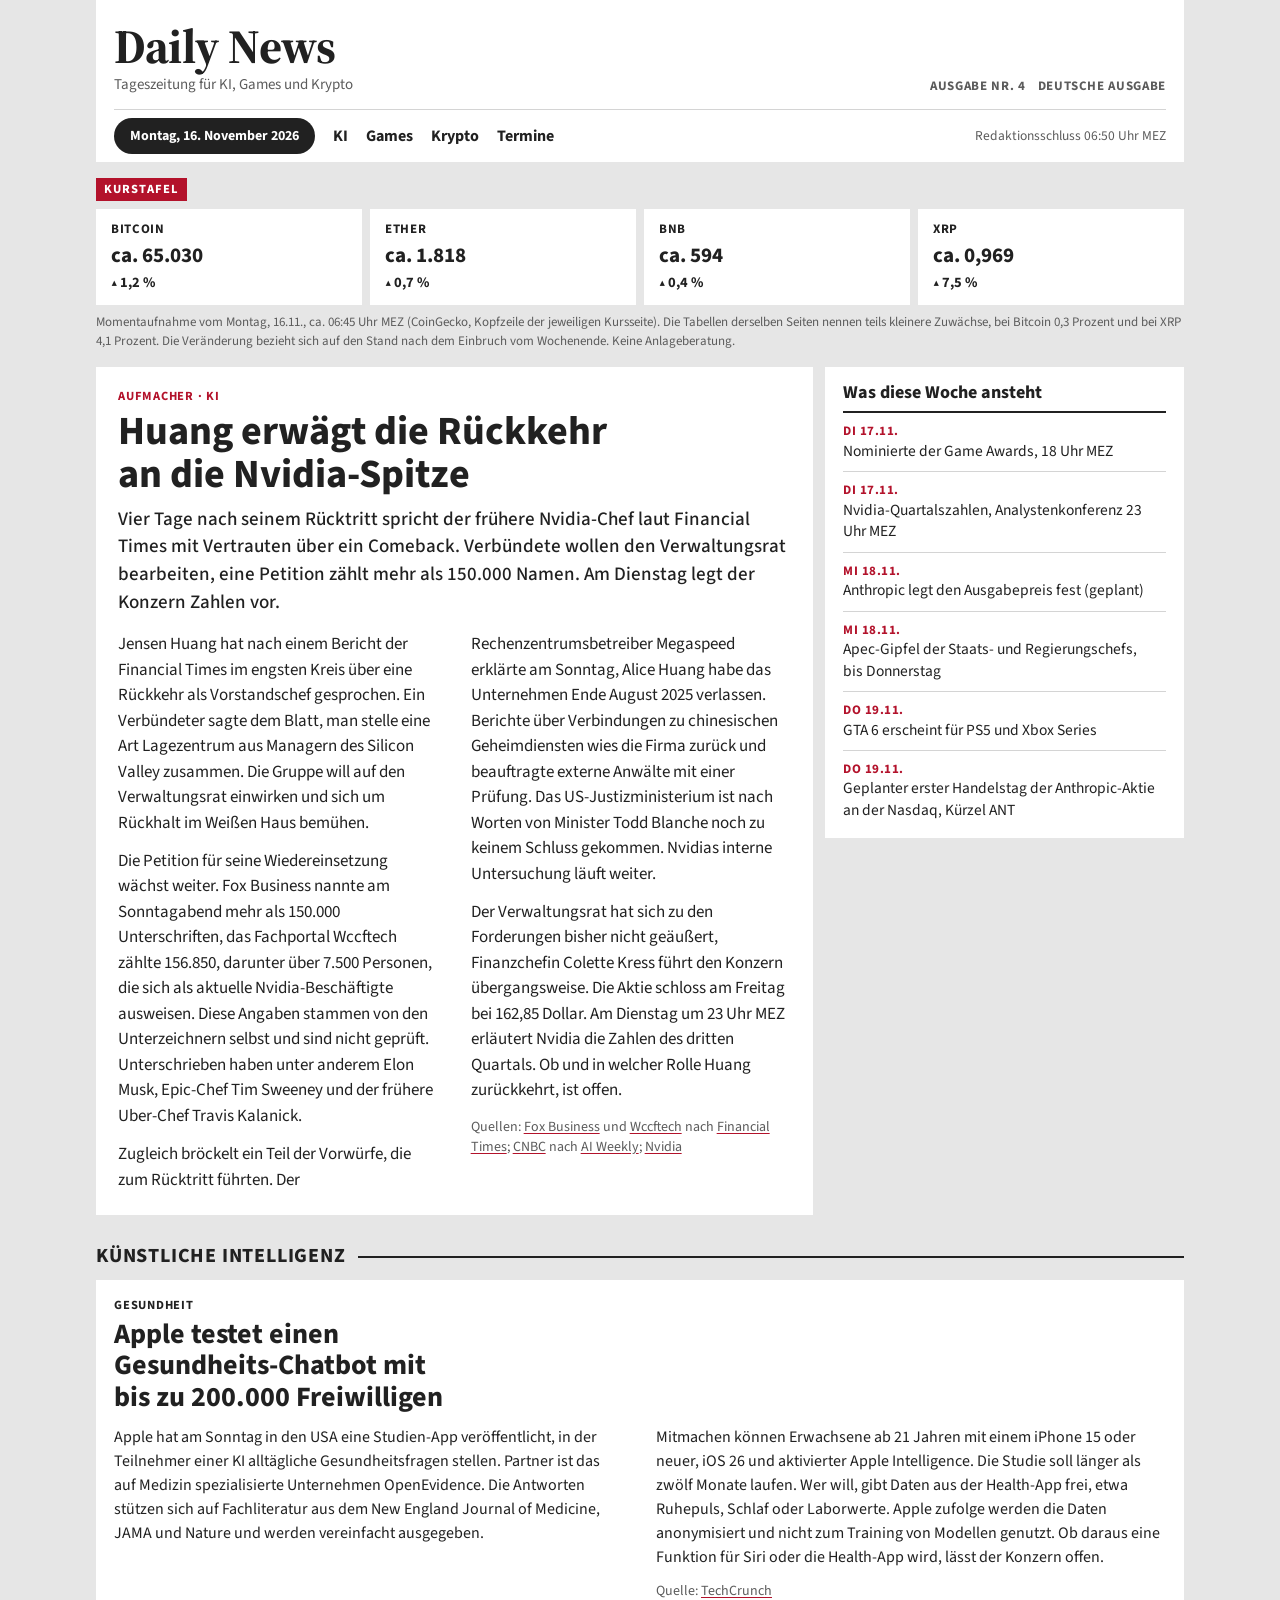
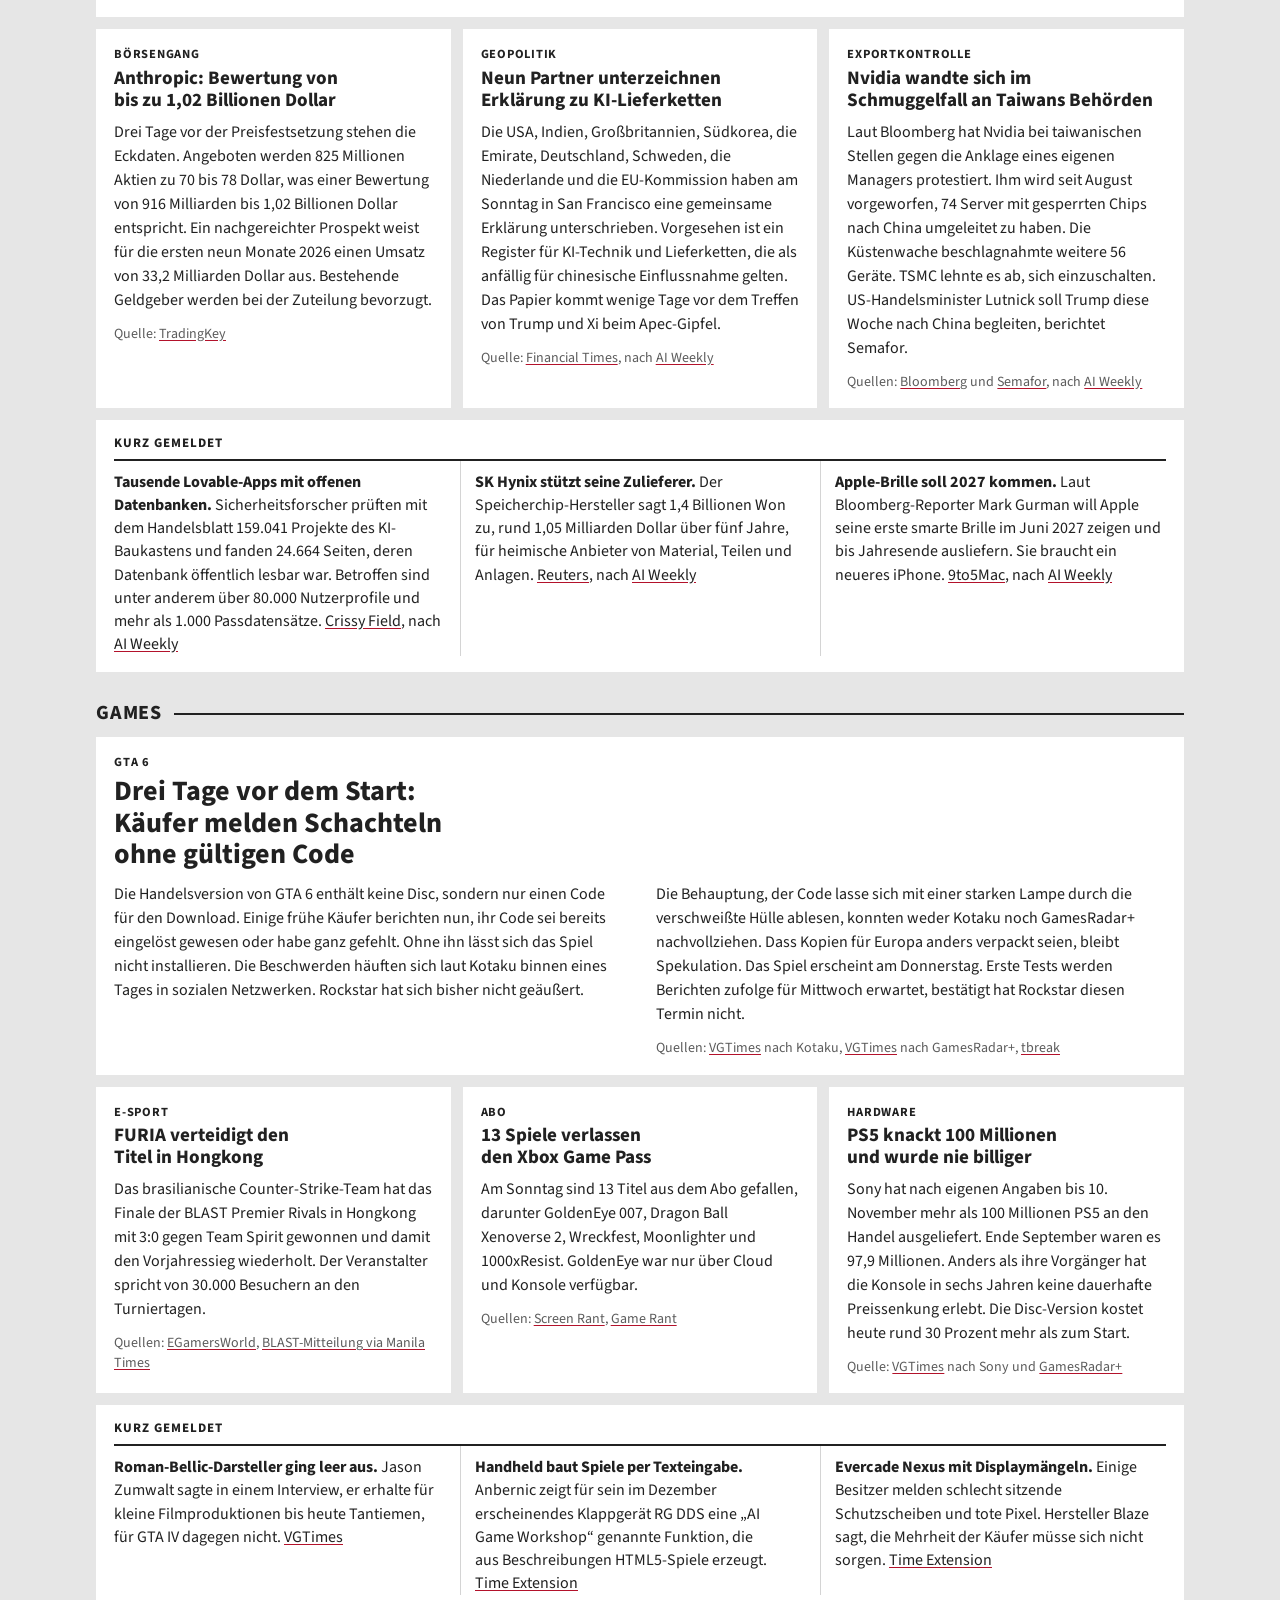
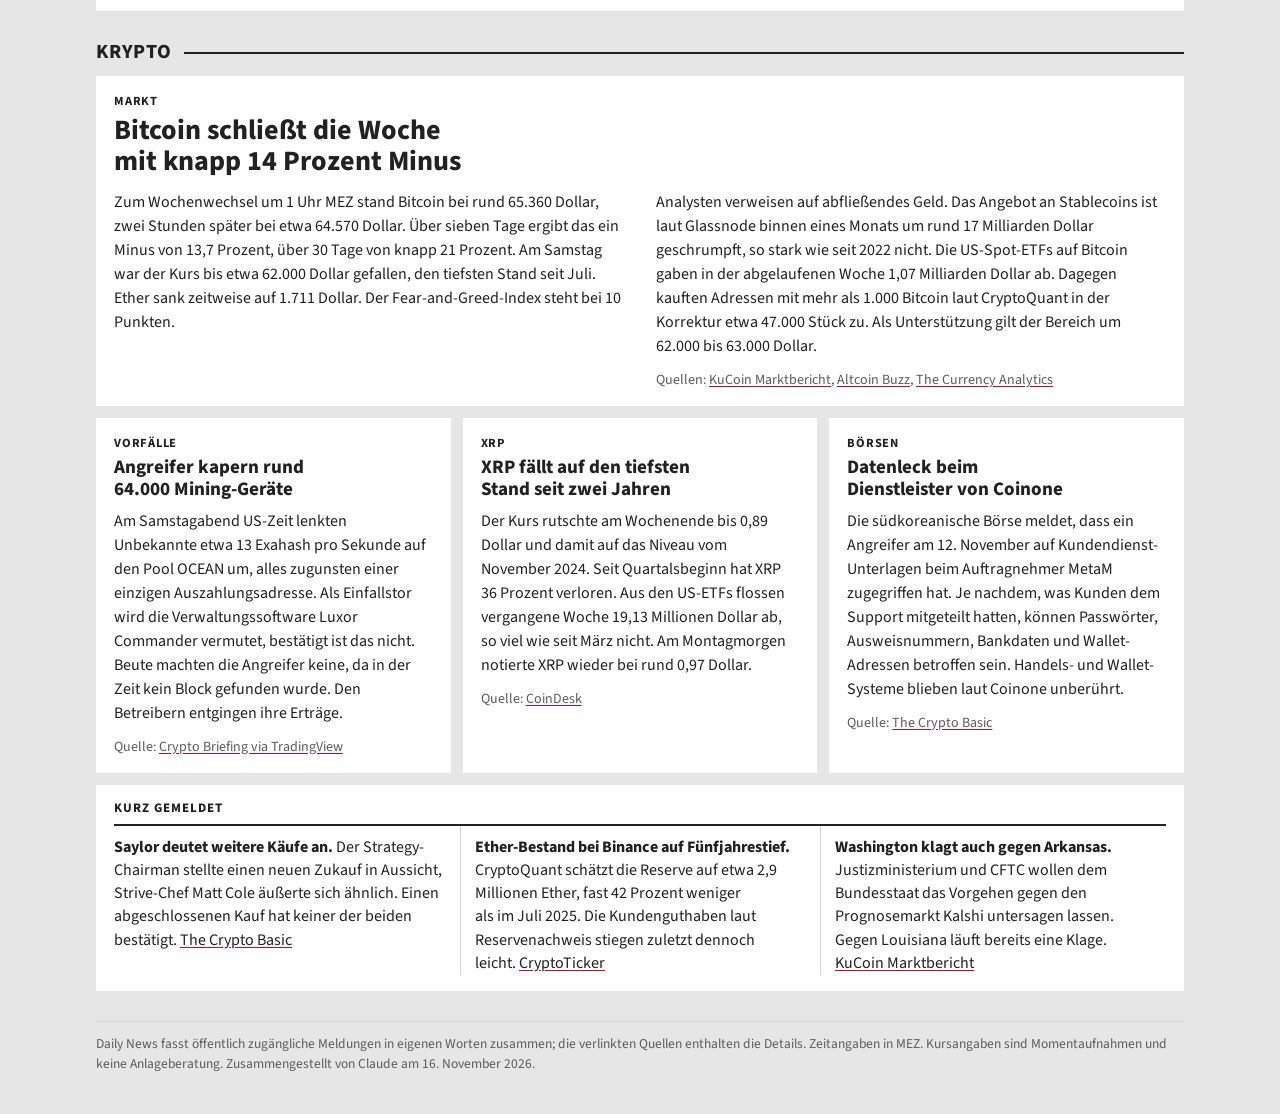
==== index.html @ d6a040b5 "Sichtprüfung Runde 1: Kurstafel, Aufmacher, Kurzmeldungen - Spaltenköpfe der Kurstafel nur noch für " ====
<!DOCTYPE html>
<html lang="de">
<head>
<meta charset="utf-8">
<meta name="viewport" content="width=device-width, initial-scale=1">
<title>Daily News</title>
<link rel="preconnect" href="https://fonts.googleapis.com">
<link rel="preconnect" href="https://fonts.gstatic.com" crossorigin>
<link href="https://fonts.googleapis.com/css2?family=Source+Sans+3:wght@400..800&family=Source+Serif+4:opsz,wght@8..60,700&display=swap" rel="stylesheet">
<style>
/* Layout: Nachrichtenportal-Raster. Kopf mit Titel, Datum als Pille und Ressortzeile;
   Kurstafel als Laufband mit vier Kacheln; Aufmacher mit schmaler Termin-Spalte;
   Ressorts als Kachelreihen. Am Handy alles einspaltig, Laufband 2x2. */
:root{
  --bg:#e6e6e6;
  --tile:#ffffff;
  --ink:#212121;
  --ink-soft:#5c5c5c;
  --line:#d4d4d4;
  --accent:#b3122b;
  --down:#b3122b;
  --on-accent:#ffffff;
  --sans:"Source Sans 3","Segoe UI",Arial,sans-serif;
  --serif:"Source Serif 4",Georgia,"Times New Roman",serif;
}
@media (prefers-color-scheme: dark){
  :root:not([data-theme="light"]){
    color-scheme:dark;
    --bg:#121212;--tile:#1f1f1f;--ink:#ececec;--ink-soft:#a9a9a9;
    --line:#3a3a3a;--accent:#ff6b7f;--down:#ff8493;--on-accent:#1a0a0d;
  }
}
:root[data-theme="dark"]{
  color-scheme:dark;
  --bg:#121212;--tile:#1f1f1f;--ink:#ececec;--ink-soft:#a9a9a9;
  --line:#3a3a3a;--accent:#ff6b7f;--down:#ff8493;--on-accent:#1a0a0d;
}
*{box-sizing:border-box}
html{-webkit-text-size-adjust:100%}
body{margin:0;background:var(--bg);color:var(--ink);font-family:var(--sans);font-size:17px;line-height:1.5;hyphens:auto;overflow-wrap:anywhere}
a{color:inherit;text-decoration-color:var(--accent);text-underline-offset:2px}
a:hover{color:var(--accent)}
a:focus-visible{outline:2px solid var(--accent);outline-offset:2px;border-radius:2px}
.sheet{max-width:1120px;margin:0 auto;padding:0 16px 40px}
h1,h2,h3{margin:0;font-weight:750;line-height:1.15;text-wrap:balance}
p{margin:0 0 .75em}
.tile{background:var(--tile);padding:16px 18px}
.kicker{margin:0 0 4px;font-size:12.5px;font-weight:700;letter-spacing:.06em;text-transform:uppercase;color:var(--ink)}
.src{margin:0;font-size:14px;line-height:1.45;color:var(--ink-soft)}

/* Kopf */
.masthead{background:var(--tile);padding:22px 18px 0}
.brandrow{display:flex;flex-wrap:wrap;align-items:flex-end;justify-content:space-between;gap:6px 16px;padding-bottom:12px;border-bottom:1px solid var(--line)}
.masthead h1{font-family:var(--serif);font-weight:700;font-size:clamp(34px,7vw,48px);line-height:1;letter-spacing:-.01em}
.claim{margin:4px 0 0;font-size:15px;color:var(--ink-soft)}
.issue{margin:0;display:flex;flex-wrap:wrap;gap:2px 12px;font-size:13px;font-weight:700;letter-spacing:.05em;text-transform:uppercase;color:var(--ink-soft)}
.navrow{display:flex;flex-wrap:wrap;align-items:center;gap:6px 18px;padding:8px 0}
.pill{background:var(--ink);color:var(--tile);border-radius:999px;display:inline-block;padding:10px 16px;line-height:1.2;font-size:14px;font-weight:700;white-space:nowrap}
nav.res{display:flex;flex-wrap:wrap;gap:0 18px;font-size:16px}
nav.res a{display:inline-block;padding:6px 0;font-weight:700;text-decoration:none}
.closing{margin:0 0 0 auto;font-size:13.5px;color:var(--ink-soft)}

/* Kurstafel als Laufband */
.ticker{margin-top:14px}
.ticker h2{display:inline-block;margin-bottom:8px;padding:4px 8px;background:var(--accent);color:var(--on-accent);font-size:12.5px;letter-spacing:.08em;text-transform:uppercase}
.ticker table,.ticker thead,.ticker tbody,.ticker th,.ticker td{display:block}
/* Spaltenköpfe nur für Screenreader, die Kacheln sprechen für sich */
.ticker thead{position:absolute;width:1px;height:1px;overflow:hidden;clip:rect(0 0 0 0);white-space:nowrap}
.ticker tbody{display:grid;grid-template-columns:repeat(4,minmax(0,1fr));gap:8px}
.ticker tbody tr{display:grid;gap:2px;background:var(--tile);padding:10px 14px}
.ticker td:first-child{font-size:13px;font-weight:700;letter-spacing:.05em;text-transform:uppercase}
.ticker td:nth-child(2){font-size:21px;font-weight:750;line-height:1.2;white-space:nowrap;font-variant-numeric:tabular-nums}
.ticker td:nth-child(3){font-size:14.5px;font-variant-numeric:tabular-nums}
.dn{color:var(--down);font-weight:700;white-space:nowrap}
.dn::before{content:"▼ ";font-size:.75em}
.up{font-weight:700;white-space:nowrap}
.up::before{content:"▲ ";font-size:.75em}
.ticker .note{margin:8px 0 0;font-size:13px;line-height:1.45;color:var(--ink-soft)}

/* Aufmacher und Termine */
.leadrow{display:grid;gap:12px;margin-top:16px}
.lead{padding:20px 22px 22px}
.lead .kicker{color:var(--accent)}
.lead h2{font-size:clamp(28px,4.4vw,40px);line-height:1.08;margin-bottom:10px}
.lead .deck{font-size:19px;line-height:1.45;font-weight:500;margin:0}
.dates h2{font-size:18px;padding-bottom:8px;border-bottom:2px solid var(--ink)}
.dates ol{list-style:none;margin:0;padding:0}
.dates li{padding:9px 0;border-bottom:1px solid var(--line);font-size:15.5px;line-height:1.4;text-wrap:pretty}
.dates li:last-child{border-bottom:0;padding-bottom:0}
.dates time{display:block;font-size:13px;font-weight:700;letter-spacing:.04em;text-transform:uppercase;color:var(--accent);font-variant-numeric:tabular-nums}

/* Ressorts */
section.res{margin-top:30px}
.reshead{display:flex;align-items:center;gap:12px;margin-bottom:12px}
.reshead h2{font-size:20px;letter-spacing:.04em;text-transform:uppercase}
.reshead::after{content:"";flex:1;min-width:24px;border-top:2px solid var(--ink)}
/* Flex statt Grid: weitere Artikel teilen sich jede Reihe (1 = volle Breite, 2 = Hälften, 3 = Drittel) */
.grid{display:flex;flex-wrap:wrap;gap:12px;font-size:16px}
.grid>article,.grid>.briefs{background:var(--tile);padding:16px 18px;flex:1 1 280px;min-width:0}
.grid>.top,.grid>.briefs{flex-basis:100%}
article h3{font-size:19px;margin-bottom:8px}
article.top h3{font-size:clamp(22px,3vw,28px);line-height:1.12}
.briefs h3{font-size:13px;letter-spacing:.08em;text-transform:uppercase;padding-bottom:8px;border-bottom:2px solid var(--ink)}
.briefs ul{list-style:none;margin:0;padding:0}
.briefs li{padding:9px 0;border-bottom:1px solid var(--line);line-height:1.45;text-wrap:pretty}
.briefs li:last-child{border-bottom:0;padding-bottom:0}
.briefs b{font-weight:750}

footer{margin-top:30px;padding-top:12px;border-top:1px solid var(--line);font-size:13.5px;line-height:1.5;color:var(--ink-soft)}

@media (max-width:639px){
  .ticker tbody{grid-template-columns:repeat(2,minmax(0,1fr))}
  .tile,.grid>article,.grid>.briefs{padding:14px 16px}
  .masthead{margin:0 -16px;padding:22px 16px 0}
  .closing{margin-left:0}
}
@media (min-width:760px){
  .grid>.top h3{max-width:30ch;margin-bottom:12px}
  .grid>.top .txt{columns:2;column-gap:32px}
  .grid>.top .txt p{break-inside:avoid-column}
}
@media (min-width:860px){
  .leadrow{grid-template-columns:minmax(0,2fr) minmax(260px,1fr);align-items:start}
  .dates{position:sticky;top:12px}
  /* Kurzmeldungen nebeneinander statt 150 Zeichen langer Zeilen */
  .briefs ul{display:grid;grid-template-columns:repeat(auto-fit,minmax(240px,1fr));gap:0 28px}
  .briefs li{border-bottom:0;padding:10px 0 0}
  .briefs li+li{border-left:1px solid var(--line);margin-left:-14px;padding-left:14px}
}
@media (min-width:1000px){
  .lead .copy{columns:2;column-gap:32px}
}
</style>
</head>
<body>
<div class="sheet">

<header class="masthead">
  <div class="brandrow">
    <div>
      <h1>Daily News</h1>
      <p class="claim">Tageszeitung für KI, Games und Krypto</p>
    </div>
    <p class="issue"><span>Ausgabe Nr. 4</span><span>Deutsche Ausgabe</span></p>
  </div>
  <div class="navrow">
    <span class="pill">Montag, 16. November 2026</span>
    <nav class="res" aria-label="Ressorts">
      <a href="#ki">KI</a><a href="#games">Games</a><a href="#krypto">Krypto</a><a href="#termine">Termine</a>
    </nav>
    <p class="closing">Redaktionsschluss 06:50 Uhr MEZ</p>
  </div>
</header>

<main>

<!-- Kurstafel -->
<section class="ticker" aria-labelledby="board-h">
  <h2 id="board-h">Kurstafel</h2>
  <table role="table" aria-labelledby="board-h">
    <thead role="rowgroup"><tr role="row"><th role="columnheader">Wert</th><th role="columnheader">Kurs (USD)</th><th role="columnheader">24 Std.</th></tr></thead>
    <tbody role="rowgroup">
      <tr role="row"><td role="cell">Bitcoin</td><td role="cell">ca. 65.030</td><td role="cell"><span class="up">1,2 %</span></td></tr>
      <tr role="row"><td role="cell">Ether</td><td role="cell">ca. 1.818</td><td role="cell"><span class="up">0,7 %</span></td></tr>
      <tr role="row"><td role="cell">BNB</td><td role="cell">ca. 594</td><td role="cell"><span class="up">0,4 %</span></td></tr>
      <tr role="row"><td role="cell">XRP</td><td role="cell">ca. 0,969</td><td role="cell"><span class="up">7,5 %</span></td></tr>
    </tbody>
  </table>
  <p class="note">Momentaufnahme vom Montag, 16.11., ca. 06:45 Uhr MEZ (CoinGecko, Kopfzeile der jeweiligen Kursseite). Die Tabellen derselben Seiten nennen teils kleinere Zuwächse, bei Bitcoin 0,3 Prozent und bei XRP 4,1 Prozent. Die Veränderung bezieht sich auf den Stand nach dem Einbruch vom Wochenende. Keine Anlageberatung.</p>
</section>

<div class="leadrow">

<!-- Aufmacher -->
<section class="lead tile" aria-labelledby="lead-h">
  <div>
    <p class="kicker">Aufmacher · KI</p>
    <h2 id="lead-h">Huang erwägt die Rückkehr an die Nvidia-Spitze</h2>
    <p class="deck">Vier Tage nach seinem Rücktritt spricht der frühere Nvidia-Chef laut Financial Times mit Vertrauten über ein Comeback. Verbündete wollen den Verwaltungsrat bearbeiten, eine Petition zählt mehr als 150.000 Namen. Am Dienstag legt der Konzern Zahlen vor.</p>
    <div class="copy" style="margin-top:16px">
      <p>Jensen Huang hat nach einem Bericht der Financial Times im engsten Kreis über eine Rückkehr als Vorstandschef gesprochen. Ein Verbündeter sagte dem Blatt, man stelle eine Art Lagezentrum aus Managern des Silicon Valley zusammen. Die Gruppe will auf den Verwaltungsrat einwirken und sich um Rückhalt im Weißen Haus bemühen.</p>
      <p>Die Petition für seine Wiedereinsetzung wächst weiter. Fox Business nannte am Sonntagabend mehr als 150.000 Unterschriften, das Fachportal Wccftech zählte 156.850, darunter über 7.500 Personen, die sich als aktuelle Nvidia-Beschäftigte ausweisen. Diese Angaben stammen von den Unterzeichnern selbst und sind nicht geprüft. Unterschrieben haben unter anderem Elon Musk, Epic-Chef Tim Sweeney und der frühere Uber-Chef Travis Kalanick.</p>
      <p>Zugleich bröckelt ein Teil der Vorwürfe, die zum Rücktritt führten. Der Rechenzentrumsbetreiber Megaspeed erklärte am Sonntag, Alice Huang habe das Unternehmen Ende August 2025 verlassen. Berichte über Verbindungen zu chinesischen Geheimdiensten wies die Firma zurück und beauftragte externe Anwälte mit einer Prüfung. Das US-Justizministerium ist nach Worten von Minister Todd Blanche noch zu keinem Schluss gekommen. Nvidias interne Untersuchung läuft weiter.</p>
      <p>Der Verwaltungsrat hat sich zu den Forderungen bisher nicht geäußert, Finanzchefin Colette Kress führt den Konzern übergangsweise. Die Aktie schloss am Freitag bei 162,85 Dollar. Am Dienstag um 23 Uhr MEZ erläutert Nvidia die Zahlen des dritten Quartals. Ob und in welcher Rolle Huang zurückkehrt, ist offen.</p>
      <p class="src">Quellen: <a href="https://www.foxbusiness.com/technology/jensen-huang-weighs-nvidia-ceo-comeback-ally-plans-war-room-report">Fox Business</a> und <a href="https://wccftech.com/jensen-huang-considers-returning-to-nvidia-as-his-allies-assemble-a-war-room-to-lobby-on-his-behalf-and-a-petition-in-his-favor-crosses-156000-signatures/">Wccftech</a> nach <a href="https://www.ft.com/content/45383d86-33c4-4d99-86e5-5e058d3567c1">Financial Times</a>; <a href="https://www.cnbc.com/2026/11/15/megaspeed-alice-huang-probe-nvidia-scandal.html">CNBC</a> nach <a href="https://aiweekly.co/ai-news-today">AI Weekly</a>; <a href="https://nvidianews.nvidia.com/news/nvidia-sets-conference-call-for-third-quarter-financial-results-6928873">Nvidia</a></p>
    </div>
  </div>
</section>

<!-- Termine -->
<section class="dates tile" id="termine" aria-labelledby="termine-h">
  <h2 id="termine-h">Was diese Woche ansteht</h2>
  <ol>
    <li><time datetime="2026-11-17">Di 17.11.</time><span>Nominierte der Game Awards, 18 Uhr MEZ</span></li>
    <li><time datetime="2026-11-17">Di 17.11.</time><span>Nvidia-Quartalszahlen, Analystenkonferenz 23 Uhr MEZ</span></li>
    <li><time datetime="2026-11-18">Mi 18.11.</time><span>Anthropic legt den Ausgabepreis fest (geplant)</span></li>
    <li><time datetime="2026-11-18">Mi 18.11.</time><span>Apec-Gipfel der Staats- und Regierungschefs, bis Donnerstag</span></li>
    <li><time datetime="2026-11-19">Do 19.11.</time><span>GTA 6 erscheint für PS5 und Xbox Series</span></li>
    <li><time datetime="2026-11-19">Do 19.11.</time><span>Geplanter erster Handelstag der Anthropic-Aktie an der Nasdaq, Kürzel ANT</span></li>
  </ol>
</section>

</div>

<!-- KI -->
<section class="res" id="ki" aria-labelledby="ki-h">
  <div class="reshead"><h2 id="ki-h">Künstliche Intelligenz</h2></div>
  <div class="grid">

    <article class="top">
      <p class="kicker">Gesundheit</p>
      <h3>Apple testet einen Gesundheits-Chatbot mit bis zu 200.000 Freiwilligen</h3>
      <div class="txt">
        <p>Apple hat am Sonntag in den USA eine Studien-App veröffentlicht, in der Teilnehmer einer KI alltägliche Gesundheitsfragen stellen. Partner ist das auf Medizin spezialisierte Unternehmen OpenEvidence. Die Antworten stützen sich auf Fachliteratur aus dem New England Journal of Medicine, JAMA und Nature und werden vereinfacht ausgegeben.</p>
        <p>Mitmachen können Erwachsene ab 21 Jahren mit einem iPhone 15 oder neuer, iOS 26 und aktivierter Apple Intelligence. Die Studie soll länger als zwölf Monate laufen. Wer will, gibt Daten aus der Health-App frei, etwa Ruhepuls, Schlaf oder Laborwerte. Apple zufolge werden die Daten anonymisiert und nicht zum Training von Modellen genutzt. Ob daraus eine Funktion für Siri oder die Health-App wird, lässt der Konzern offen.</p>
        <p class="src">Quelle: <a href="https://techcrunch.com/2026/11/15/apple-launches-new-app-to-study-how-people-use-ai-for-health/">TechCrunch</a></p>
      </div>
    </article>

    <article>
      <p class="kicker">Börsengang</p>
      <h3>Anthropic: Bewertung von bis zu 1,02 Billionen Dollar</h3>
      <p>Drei Tage vor der Preisfestsetzung stehen die Eckdaten. Angeboten werden 825 Millionen Aktien zu 70 bis 78 Dollar, was einer Bewertung von 916 Milliarden bis 1,02 Billionen Dollar entspricht. Ein nachgereichter Prospekt weist für die ersten neun Monate 2026 einen Umsatz von 33,2 Milliarden Dollar aus. Bestehende Geldgeber werden bei der Zuteilung bevorzugt.</p>
      <p class="src">Quelle: <a href="https://www.tradingkey.com/analysis/stocks/us-stocks/262304476-anthropic-ipo-ant-price-above-78-orders-six-times-november-14-2026-tradingkey">TradingKey</a></p>
    </article>

    <article>
      <p class="kicker">Geopolitik</p>
      <h3>Neun Partner unterzeichnen Erklärung zu KI-Lieferketten</h3>
      <p>Die USA, Indien, Großbritannien, Südkorea, die Emirate, Deutschland, Schweden, die Niederlande und die EU-Kommission haben am Sonntag in San Francisco eine gemeinsame Erklärung unterschrieben. Vorgesehen ist ein Register für KI-Technik und Lieferketten, die als anfällig für chinesische Einflussnahme gelten. Das Papier kommt wenige Tage vor dem Treffen von Trump und Xi beim Apec-Gipfel.</p>
      <p class="src">Quelle: <a href="https://www.ft.com/content/3c2197fc-9618-4838-91e6-522ce1a96a22">Financial Times</a>, nach <a href="https://aiweekly.co/ai-news-today">AI Weekly</a></p>
    </article>

    <article>
      <p class="kicker">Exportkontrolle</p>
      <h3>Nvidia wandte sich im Schmuggelfall an Taiwans Behörden</h3>
      <p>Laut Bloomberg hat Nvidia bei taiwanischen Stellen gegen die Anklage eines eigenen Managers protestiert. Ihm wird seit August vorgeworfen, 74 Server mit gesperrten Chips nach China umgeleitet zu haben. Die Küstenwache beschlagnahmte weitere 56 Geräte. TSMC lehnte es ab, sich einzuschalten. US-Handelsminister Lutnick soll Trump diese Woche nach China begleiten, berichtet Semafor.</p>
      <p class="src">Quellen: <a href="https://www.bloomberg.com/news/articles/2026-11-15/nvidia-sought-taipei-s-help-over-employee-s-chip-smuggling-case">Bloomberg</a> und <a href="https://www.semafor.com/article/11/15/2026/under-pressure-lutnick-joins-trump-in-china">Semafor</a>, nach <a href="https://aiweekly.co/ai-news-today">AI Weekly</a></p>
    </article>

    <div class="briefs">
      <h3>Kurz gemeldet</h3>
      <ul>
        <li><b>Tausende Lovable-Apps mit offenen Datenbanken.</b> Sicherheitsforscher prüften mit dem Handelsblatt 159.041 Projekte des KI-Baukastens und fanden 24.664 Seiten, deren Datenbank öffentlich lesbar war. Betroffen sind unter anderem über 80.000 Nutzerprofile und mehr als 1.000 Passdatensätze. <a href="https://www.crissyfield.de/research/lovable-en/">Crissy Field</a>, nach <a href="https://aiweekly.co/ai-news-today">AI Weekly</a></li>
        <li><b>SK Hynix stützt seine Zulieferer.</b> Der Speicherchip-Hersteller sagt 1,4 Billionen Won zu, rund 1,05 Milliarden Dollar über fünf Jahre, für heimische Anbieter von Material, Teilen und Anlagen. <a href="https://www.reuters.com/world/asia-pacific/sk-hynix-spend-1-billion-over-five-years-support-chip-suppliers-2026-11-16/">Reuters</a>, nach <a href="https://aiweekly.co/ai-news-today">AI Weekly</a></li>
        <li><b>Apple-Brille soll 2027 kommen.</b> Laut Bloomberg-Reporter Mark Gurman will Apple seine erste smarte Brille im Juni 2027 zeigen und bis Jahresende ausliefern. Sie braucht ein neueres iPhone. <a href="https://9to5mac.com/2026/11/15/apples-siri-ai-smart-glasses-are-reportedly-launching-next-year-heres-what-to-expect/">9to5Mac</a>, nach <a href="https://aiweekly.co/ai-news-today">AI Weekly</a></li>
      </ul>
    </div>
  </div>
</section>

<!-- Games -->
<section class="res" id="games" aria-labelledby="games-h">
  <div class="reshead"><h2 id="games-h">Games</h2></div>
  <div class="grid">

    <article class="top">
      <p class="kicker">GTA 6</p>
      <h3>Drei Tage vor dem Start: Käufer melden Schachteln ohne gültigen Code</h3>
      <div class="txt">
        <p>Die Handelsversion von GTA 6 enthält keine Disc, sondern nur einen Code für den Download. Einige frühe Käufer berichten nun, ihr Code sei bereits eingelöst gewesen oder habe ganz gefehlt. Ohne ihn lässt sich das Spiel nicht installieren. Die Beschwerden häuften sich laut Kotaku binnen eines Tages in sozialen Netzwerken. Rockstar hat sich bisher nicht geäußert.</p>
        <p>Die Behauptung, der Code lasse sich mit einer starken Lampe durch die verschweißte Hülle ablesen, konnten weder Kotaku noch GamesRadar+ nachvollziehen. Dass Kopien für Europa anders verpackt seien, bleibt Spekulation. Das Spiel erscheint am Donnerstag. Erste Tests werden Berichten zufolge für Mittwoch erwartet, bestätigt hat Rockstar diesen Termin nicht.</p>
        <p class="src">Quellen: <a href="https://vgtimes.com/gaming-news/174651-gta-6-physical-copies-reportedly-have-missing-download-codes.html">VGTimes</a> nach Kotaku, <a href="https://vgtimes.com/gaming-news/174578-gta-6-physical-codes-seem-safe-from-flashlight-scans-tests-suggest.html">VGTimes</a> nach GamesRadar+, <a href="https://tbreak.com/gta-6-review-codes-embargo-november-18/">tbreak</a></p>
      </div>
    </article>

    <article>
      <p class="kicker">E-Sport</p>
      <h3>FURIA verteidigt den Titel in Hongkong</h3>
      <p>Das brasilianische Counter-Strike-Team hat das Finale der BLAST Premier Rivals in Hongkong mit 3:0 gegen Team Spirit gewonnen und damit den Vorjahressieg wiederholt. Der Veranstalter spricht von 30.000 Besuchern an den Turniertagen.</p>
      <p class="src">Quellen: <a href="https://egamersworld.com/blog/blast-rivals-fall-2026-grand-final-recap-furia-swe-6j2sAywpxx">EGamersWorld</a>, <a href="https://www.manilatimes.net/2026/11/15/tmt-newswire/pr-newswire/furia-crowned-back-to-back-blast-premier-rivals-hong-kong-champions-as-30000-fans-celebrate-world-class-counter-strike/2470347">BLAST-Mitteilung via Manila Times</a></p>
    </article>

    <article>
      <p class="kicker">Abo</p>
      <h3>13 Spiele verlassen den Xbox Game Pass</h3>
      <p>Am Sonntag sind 13 Titel aus dem Abo gefallen, darunter GoldenEye 007, Dragon Ball Xenoverse 2, Wreckfest, Moonlighter und 1000xResist. GoldenEye war nur über Cloud und Konsole verfügbar.</p>
      <p class="src">Quellen: <a href="https://screenrant.com/xbox-game-pass-games-leaving-november-15-2026/">Screen Rant</a>, <a href="https://gamerant.com/xbox-game-pass-games-leaving-november-2026-wave-1-goldeneye-007/">Game Rant</a></p>
    </article>

    <article>
      <p class="kicker">Hardware</p>
      <h3>PS5 knackt 100 Millionen und wurde nie billiger</h3>
      <p>Sony hat nach eigenen Angaben bis 10. November mehr als 100 Millionen PS5 an den Handel ausgeliefert. Ende September waren es 97,9 Millionen. Anders als ihre Vorgänger hat die Konsole in sechs Jahren keine dauerhafte Preissenkung erlebt. Die Disc-Version kostet heute rund 30 Prozent mehr als zum Start.</p>
      <p class="src">Quelle: <a href="https://vgtimes.com/tech-and-hardware/174577-ps5-hits-100-million-shipments-without-a-permanent-price-cut.html">VGTimes</a> nach Sony und <a href="https://www.gamesradar.com/games/ps5-is-the-first-sony-console-to-hit-100-million-units-sold-without-a-price-cut/">GamesRadar+</a></p>
    </article>

    <div class="briefs">
      <h3>Kurz gemeldet</h3>
      <ul>
        <li><b>Roman-Bellic-Darsteller ging leer aus.</b> Jason Zumwalt sagte in einem Interview, er erhalte für kleine Filmproduktionen bis heute Tantiemen, für GTA IV dagegen nicht. <a href="https://vgtimes.com/gaming-news/174649-gta-iv-actor-jason-zumwalt-says-he-received-no-royalties-for-the-game.html">VGTimes</a></li>
        <li><b>Handheld baut Spiele per Texteingabe.</b> Anbernic zeigt für sein im Dezember erscheinendes Klappgerät RG DDS eine „AI Game Workshop“ genannte Funktion, die aus Beschreibungen HTML5-Spiele erzeugt. <a href="https://www.timeextension.com/features/retro-recap-mario-metroid-and-nex-playround-all-the-classic-gaming-news-from-the-past-week-november-15th-2026">Time Extension</a></li>
        <li><b>Evercade Nexus mit Displaymängeln.</b> Einige Besitzer melden schlecht sitzende Schutzscheiben und tote Pixel. Hersteller Blaze sagt, die Mehrheit der Käufer müsse sich nicht sorgen. <a href="https://www.timeextension.com/features/retro-recap-mario-metroid-and-nex-playround-all-the-classic-gaming-news-from-the-past-week-november-15th-2026">Time Extension</a></li>
      </ul>
    </div>
  </div>
</section>

<!-- Krypto -->
<section class="res" id="krypto" aria-labelledby="krypto-h">
  <div class="reshead"><h2 id="krypto-h">Krypto</h2></div>
  <div class="grid">

    <article class="top">
      <p class="kicker">Markt</p>
      <h3>Bitcoin schließt die Woche mit knapp 14 Prozent Minus</h3>
      <div class="txt">
        <p>Zum Wochenwechsel um 1 Uhr MEZ stand Bitcoin bei rund 65.360 Dollar, zwei Stunden später bei etwa 64.570 Dollar. Über sieben Tage ergibt das ein Minus von 13,7 Prozent, über 30 Tage von knapp 21 Prozent. Am Samstag war der Kurs bis etwa 62.000 Dollar gefallen, den tiefsten Stand seit Juli. Ether sank zeitweise auf 1.711 Dollar. Der Fear-and-Greed-Index steht bei 10 Punkten.</p>
        <p>Analysten verweisen auf abfließendes Geld. Das Angebot an Stablecoins ist laut Glassnode binnen eines Monats um rund 17 Milliarden Dollar geschrumpft, so stark wie seit 2022 nicht. Die US-Spot-ETFs auf Bitcoin gaben in der abgelaufenen Woche 1,07 Milliarden Dollar ab. Dagegen kauften Adressen mit mehr als 1.000 Bitcoin laut CryptoQuant in der Korrektur etwa 47.000 Stück zu. Als Unterstützung gilt der Bereich um 62.000 bis 63.000 Dollar.</p>
        <p class="src">Quellen: <a href="https://www.kucoin.com/news/articles/crypto-daily-market-report-november-16-2026">KuCoin Marktbericht</a>, <a href="https://www.altcoinbuzz.io/bitcoin-tests-its-65-309-floor-after-a-week-down-14">Altcoin Buzz</a>, <a href="https://thecurrencyanalytics.com/bitcoin/bitcoin-etfs-drain-1-07-billion-second-week-309187">The Currency Analytics</a></p>
      </div>
    </article>

    <article>
      <p class="kicker">Vorfälle</p>
      <h3>Angreifer kapern rund 64.000 Mining-Geräte</h3>
      <p>Am Samstagabend US-Zeit lenkten Unbekannte etwa 13 Exahash pro Sekunde auf den Pool OCEAN um, alles zugunsten einer einzigen Auszahlungsadresse. Als Einfallstor wird die Verwaltungssoftware Luxor Commander vermutet, bestätigt ist das nicht. Beute machten die Angreifer keine, da in der Zeit kein Block gefunden wurde. Den Betreibern entgingen ihre Erträge.</p>
      <p class="src">Quelle: <a href="https://www.tradingview.com/news/cryptobriefing:9f02f8869094b:0-attackers-hijack-about-64-000-bitcoin-miners-and-point-13-eh-s-at-ocean/">Crypto Briefing via TradingView</a></p>
    </article>

    <article>
      <p class="kicker">XRP</p>
      <h3>XRP fällt auf den tiefsten Stand seit zwei Jahren</h3>
      <p>Der Kurs rutschte am Wochenende bis 0,89 Dollar und damit auf das Niveau vom November 2024. Seit Quartalsbeginn hat XRP 36 Prozent verloren. Aus den US-ETFs flossen vergangene Woche 19,13 Millionen Dollar ab, so viel wie seit März nicht. Am Montagmorgen notierte XRP wieder bei rund 0,97 Dollar.</p>
      <p class="src">Quelle: <a href="https://coindesk.com/markets/2026/11/15/xrp-crashes-to-its-lowest-since-november-2024-as-money-leaves-crypto">CoinDesk</a></p>
    </article>

    <article>
      <p class="kicker">Börsen</p>
      <h3>Datenleck beim Dienstleister von Coinone</h3>
      <p>Die südkoreanische Börse meldet, dass ein Angreifer am 12. November auf Kundendienst-Unterlagen beim Auftragnehmer MetaM zugegriffen hat. Je nachdem, was Kunden dem Support mitgeteilt hatten, können Passwörter, Ausweisnummern, Bankdaten und Wallet-Adressen betroffen sein. Handels- und Wallet-Systeme blieben laut Coinone unberührt.</p>
      <p class="src">Quelle: <a href="https://thecryptobasic.com/2026/11/15/tcb-daily-edition-what-happened-in-crypto-on-november-15-2026/">The Crypto Basic</a></p>
    </article>

    <div class="briefs">
      <h3>Kurz gemeldet</h3>
      <ul>
        <li><b>Saylor deutet weitere Käufe an.</b> Der Strategy-Chairman stellte einen neuen Zukauf in Aussicht, Strive-Chef Matt Cole äußerte sich ähnlich. Einen abgeschlossenen Kauf hat keiner der beiden bestätigt. <a href="https://thecryptobasic.com/2026/11/15/tcb-daily-edition-what-happened-in-crypto-on-november-15-2026/">The Crypto Basic</a></li>
        <li><b>Ether-Bestand bei Binance auf Fünfjahrestief.</b> CryptoQuant schätzt die Reserve auf etwa 2,9 Millionen Ether, fast 42 Prozent weniger als im Juli 2025. Die Kundenguthaben laut Reservenachweis stiegen zuletzt dennoch leicht. <a href="https://cryptoticker.io/en/ethereum-price-prediction-binance-reserve-five-year-low-november-15-2026/">CryptoTicker</a></li>
        <li><b>Washington klagt auch gegen Arkansas.</b> Justizministerium und CFTC wollen dem Bundesstaat das Vorgehen gegen den Prognosemarkt Kalshi untersagen lassen. Gegen Louisiana läuft bereits eine Klage. <a href="https://www.kucoin.com/news/articles/crypto-daily-market-report-november-16-2026">KuCoin Marktbericht</a></li>
      </ul>
    </div>
  </div>
</section>

</main>

<footer>
  Daily News fasst öffentlich zugängliche Meldungen in eigenen Worten zusammen; die verlinkten Quellen enthalten die Details. Zeitangaben in MEZ. Kursangaben sind Momentaufnahmen und keine Anlageberatung. Zusammengestellt von Claude am 16. November 2026.
</footer>

</div>
</body>
</html>
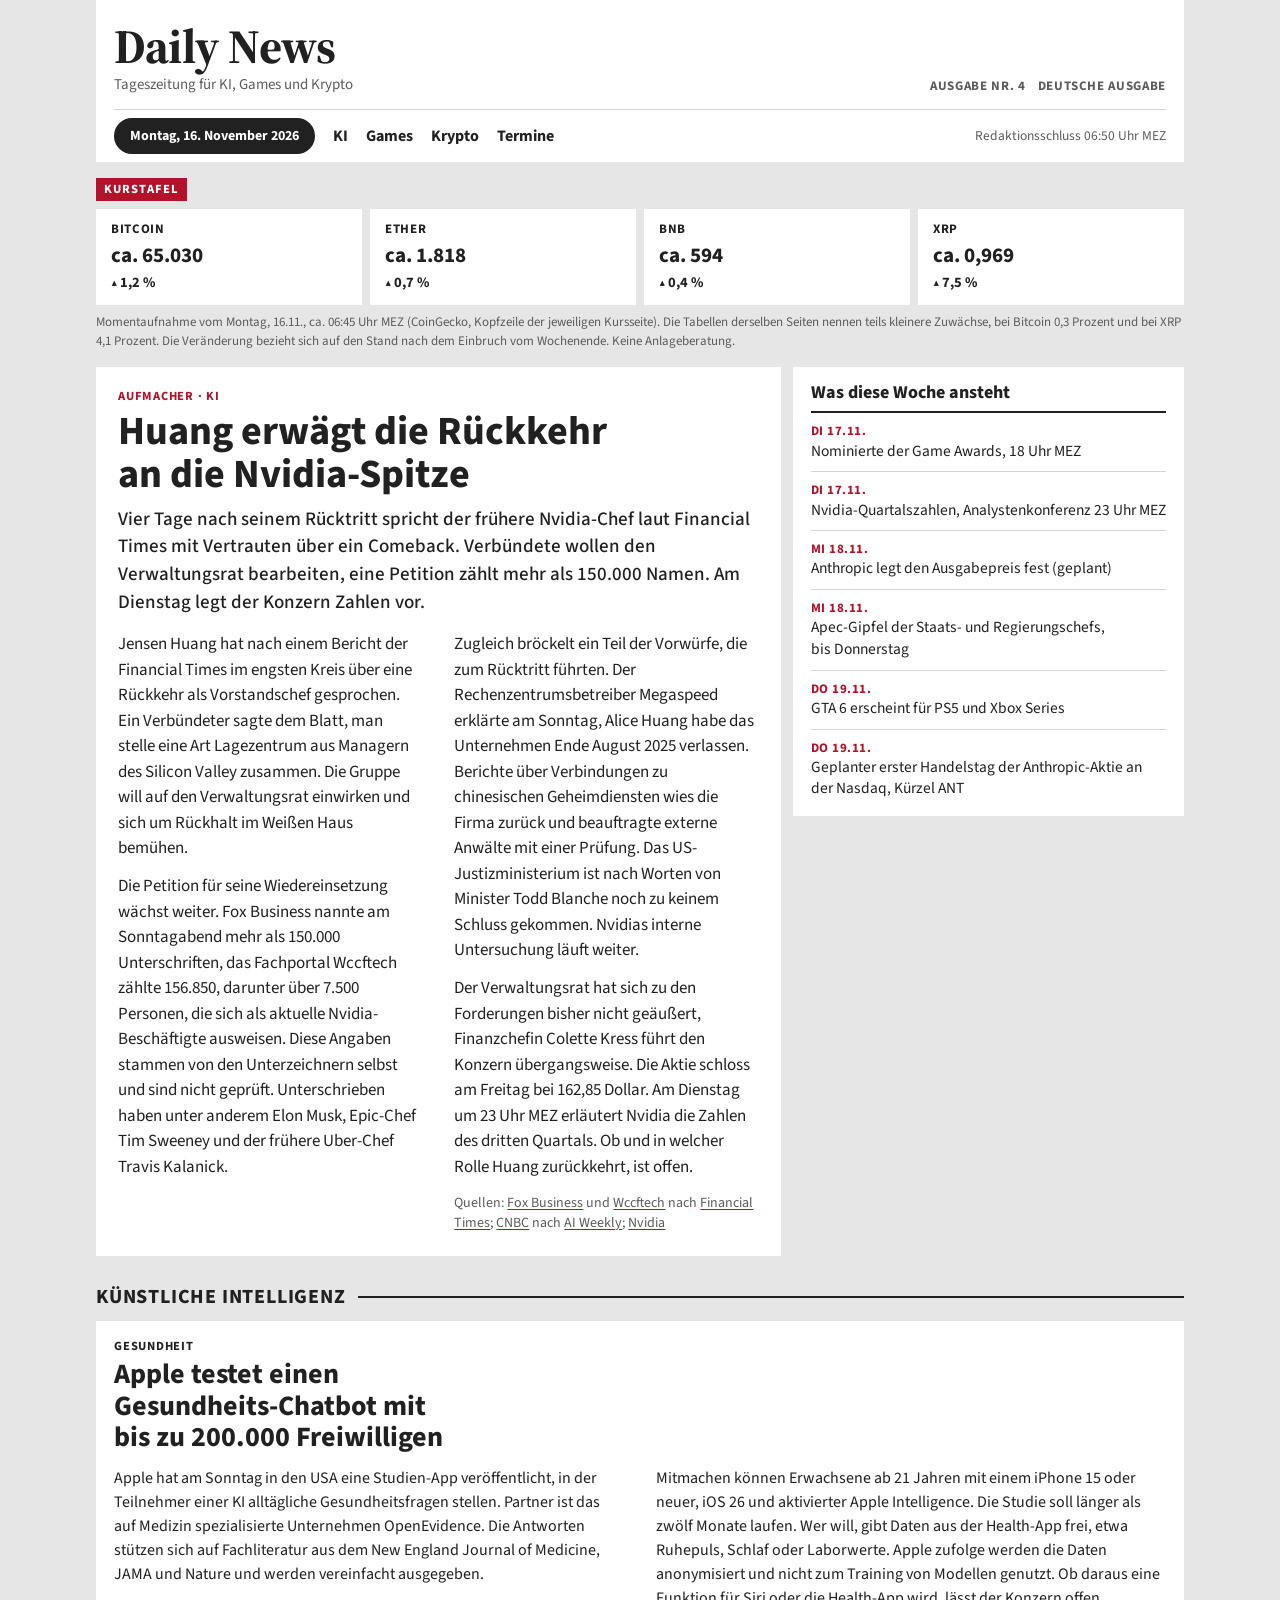
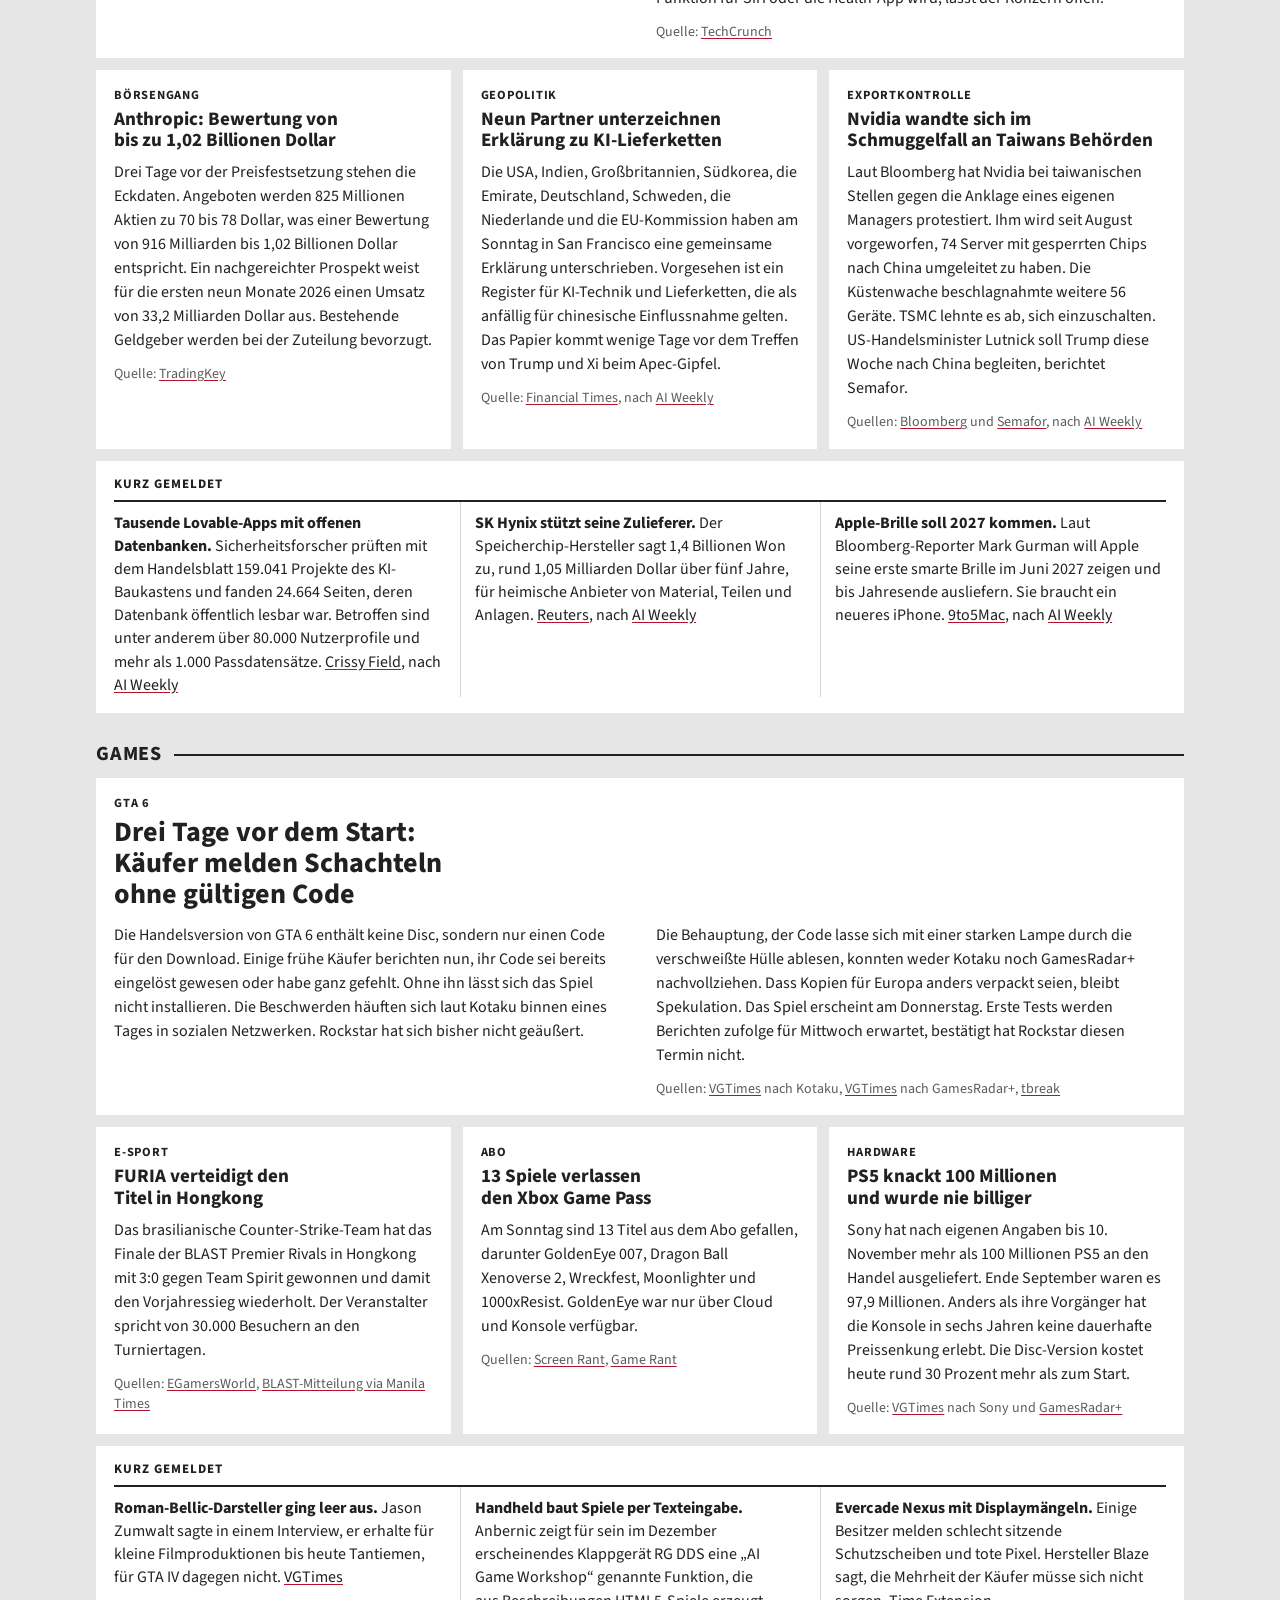
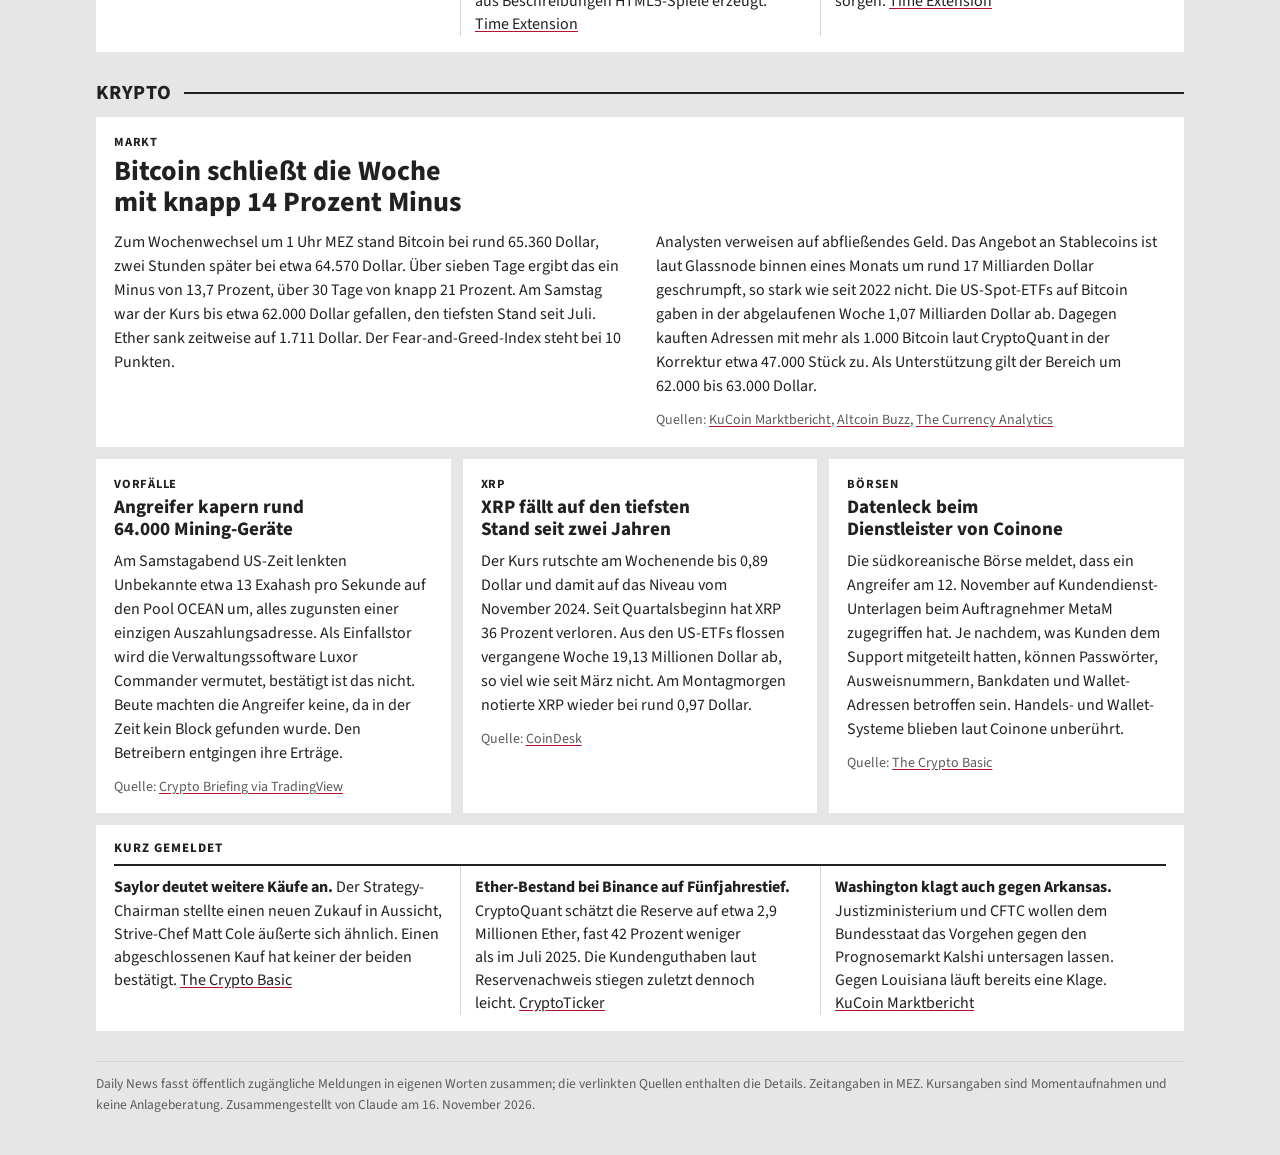
==== commit c4a03ab1: "Sichtprüfung Runde 2: Spalten ausgleichen, Terminspalte breiter - Hauptartikeltext ohne break-inside" ====
--- a/index.html
+++ b/index.html
@@ -117,10 +117,9 @@
 @media (min-width:760px){
   .grid>.top h3{max-width:30ch;margin-bottom:12px}
   .grid>.top .txt{columns:2;column-gap:32px}
-  .grid>.top .txt p{break-inside:avoid-column}
 }
 @media (min-width:860px){
-  .leadrow{grid-template-columns:minmax(0,2fr) minmax(260px,1fr);align-items:start}
+  .leadrow{grid-template-columns:minmax(0,1.75fr) minmax(260px,1fr);align-items:start}
   .dates{position:sticky;top:12px}
   /* Kurzmeldungen nebeneinander statt 150 Zeichen langer Zeilen */
   .briefs ul{display:grid;grid-template-columns:repeat(auto-fit,minmax(240px,1fr));gap:0 28px}
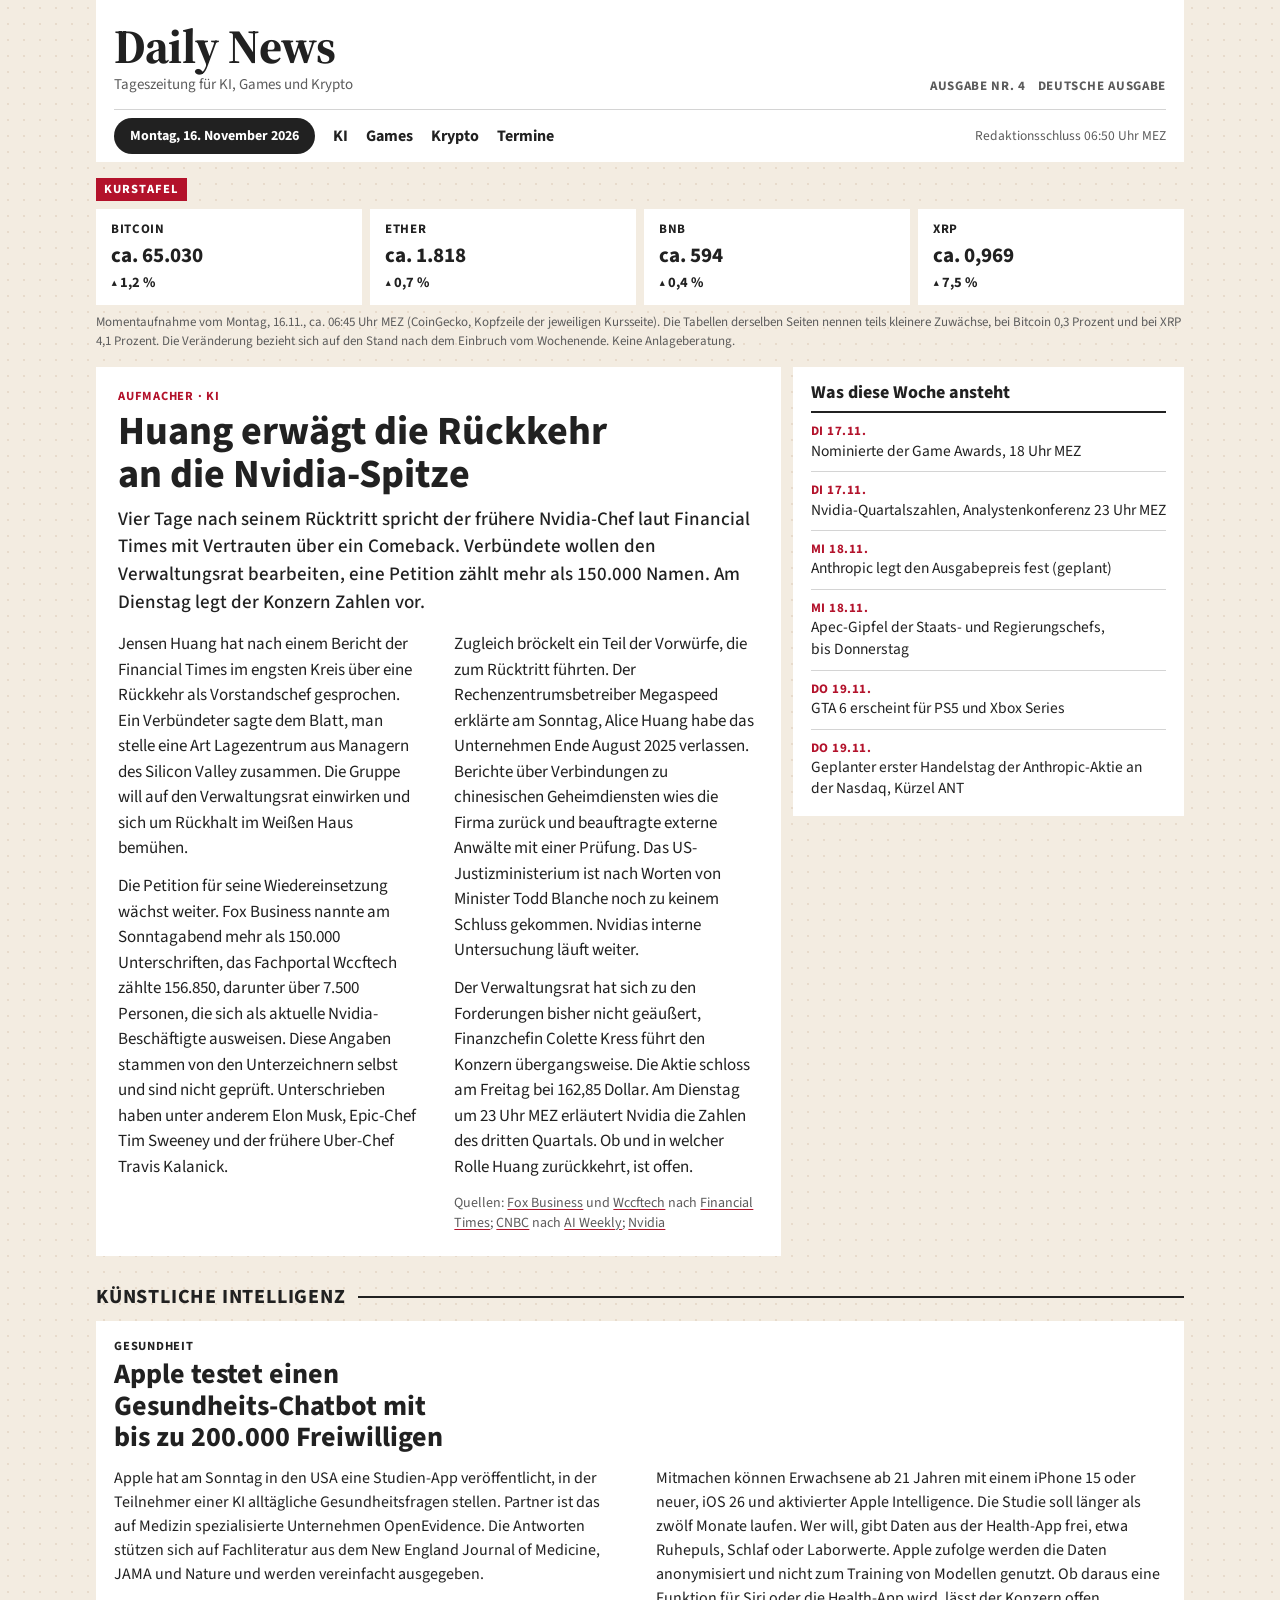
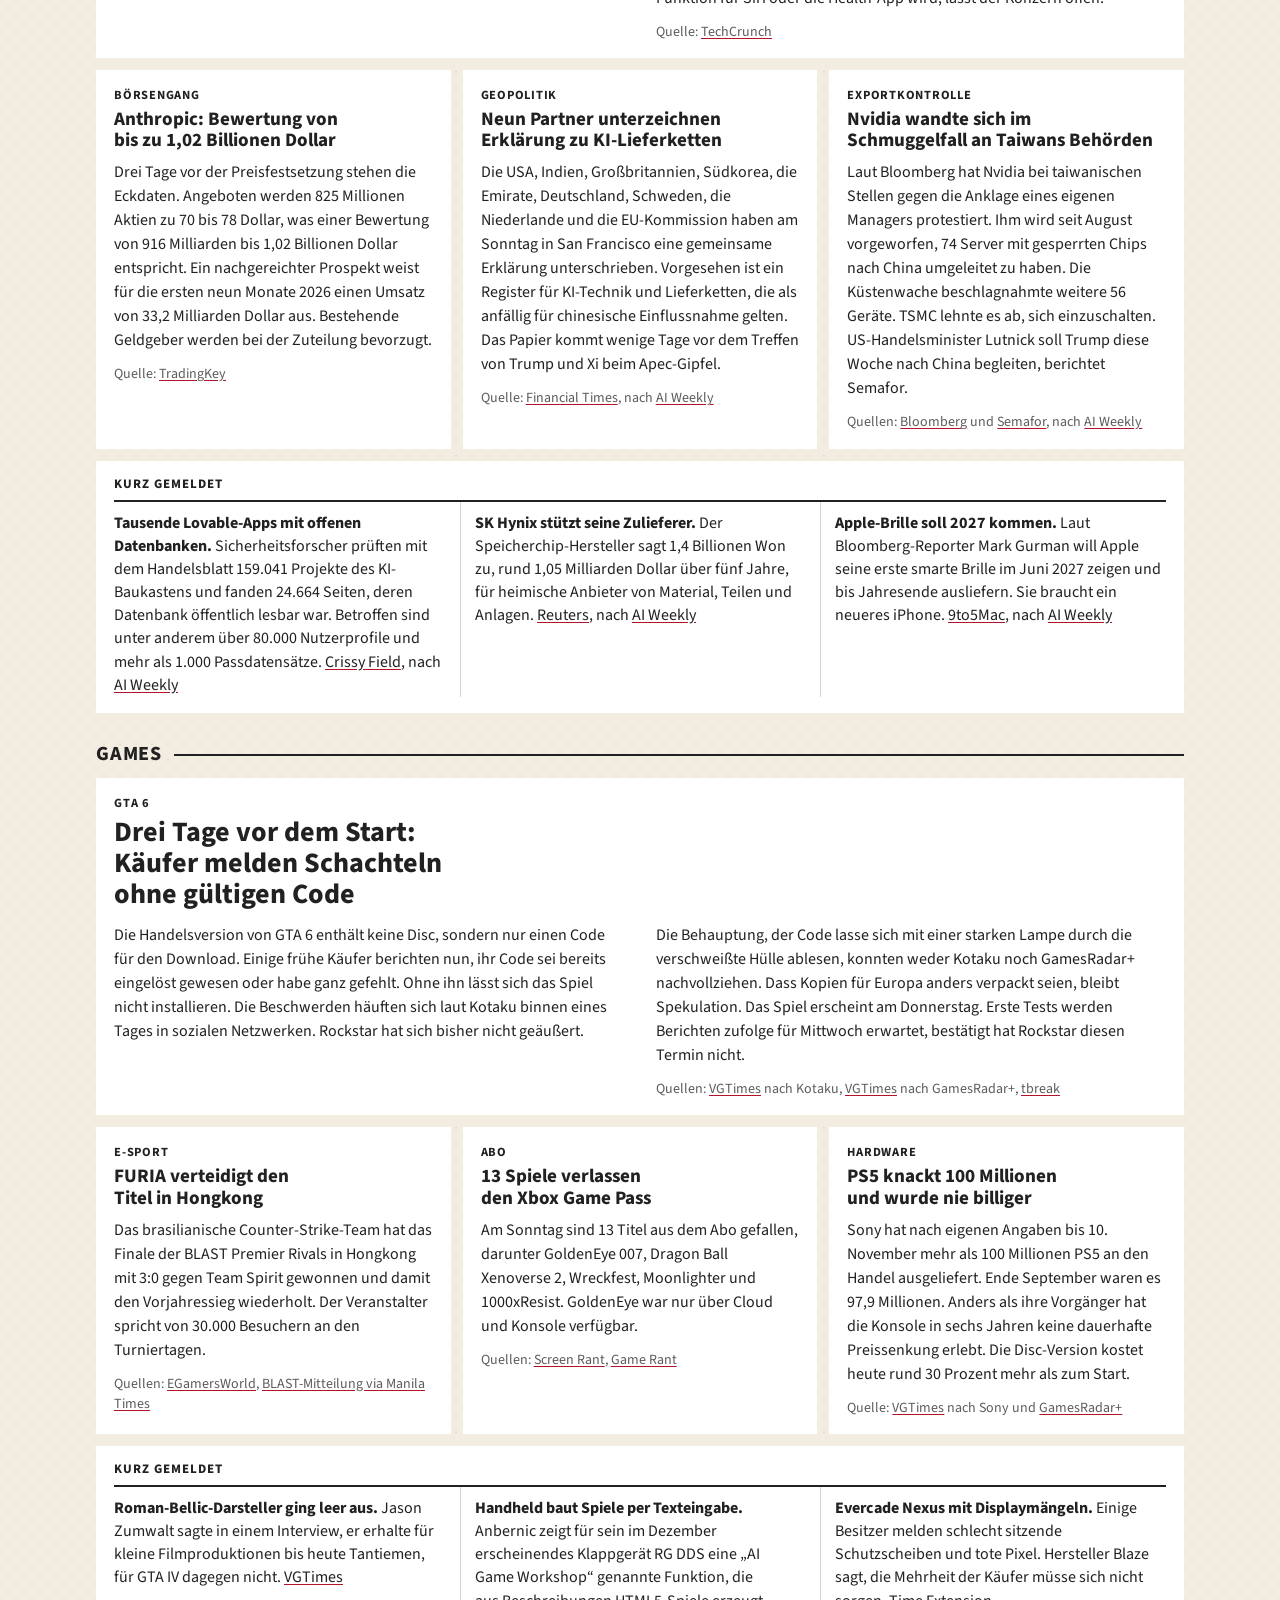
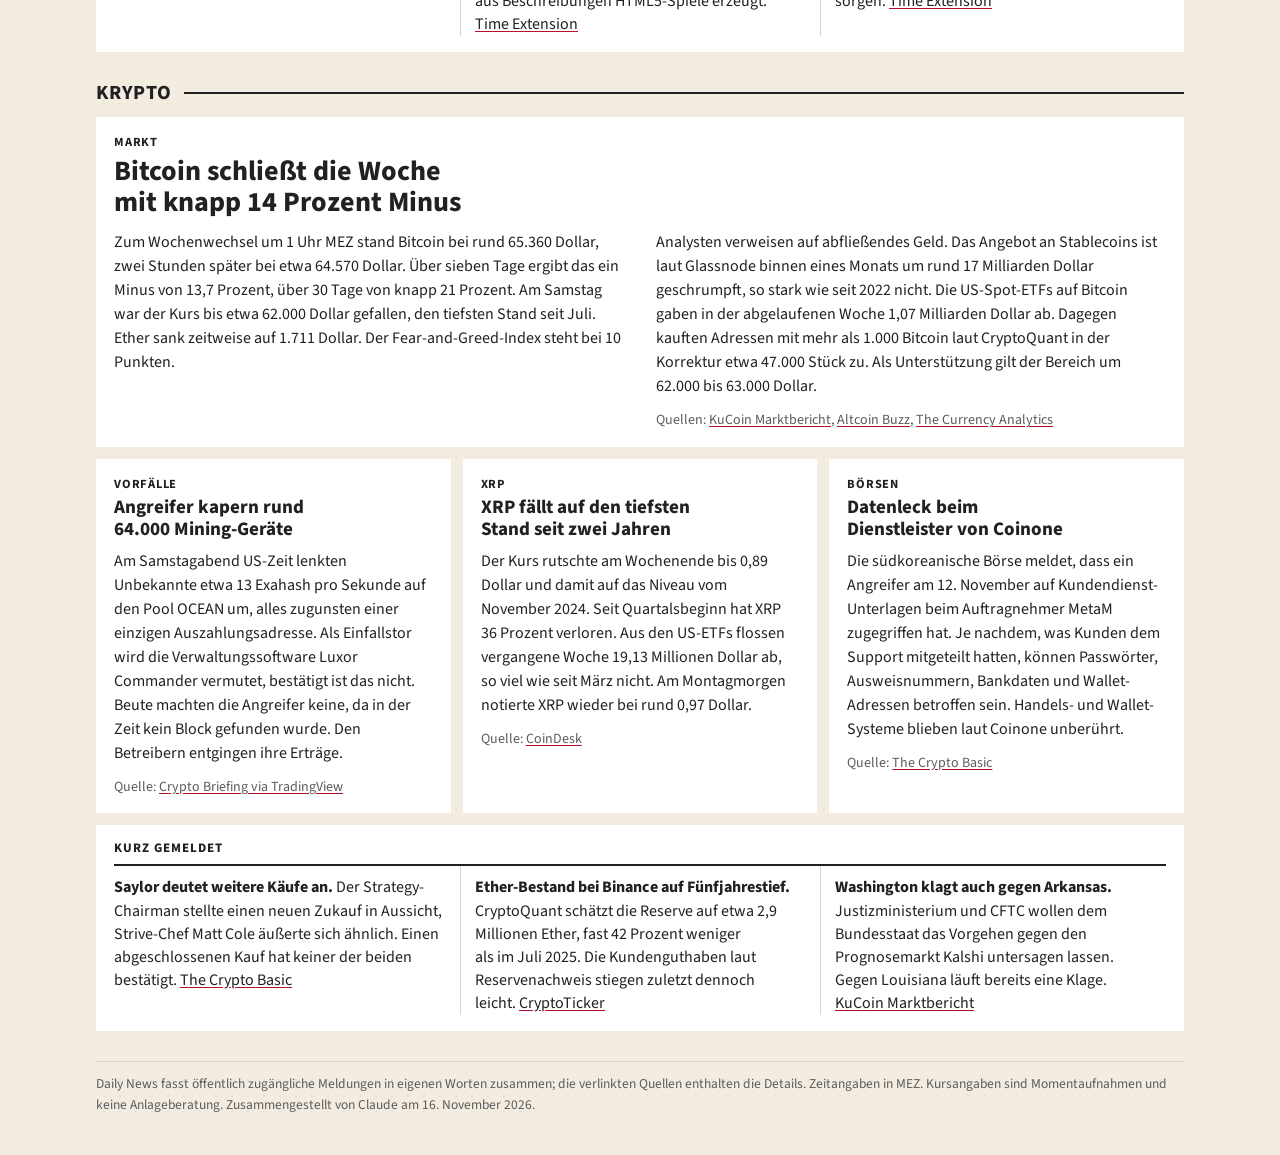
==== commit a551637d: "Wärmerer Hintergrund mit dezentem Punktmuster Hell: Papierton #f3ece1 statt Grau; dunkel: warmes #19" ====
--- a/index.html
+++ b/index.html
@@ -12,7 +12,8 @@
    Kurstafel als Laufband mit vier Kacheln; Aufmacher mit schmaler Termin-Spalte;
    Ressorts als Kachelreihen. Am Handy alles einspaltig, Laufband 2x2. */
 :root{
-  --bg:#e6e6e6;
+  --bg:#f3ece1;
+  --dot:rgba(150,105,55,.13);
   --tile:#ffffff;
   --ink:#212121;
   --ink-soft:#5c5c5c;
@@ -26,18 +27,18 @@
 @media (prefers-color-scheme: dark){
   :root:not([data-theme="light"]){
     color-scheme:dark;
-    --bg:#121212;--tile:#1f1f1f;--ink:#ececec;--ink-soft:#a9a9a9;
-    --line:#3a3a3a;--accent:#ff6b7f;--down:#ff8493;--on-accent:#1a0a0d;
+    --bg:#191613;--dot:rgba(255,220,180,.06);--tile:#24201c;--ink:#ececec;--ink-soft:#ada59c;
+    --line:#3d3731;--accent:#ff6b7f;--down:#ff8493;--on-accent:#1a0a0d;
   }
 }
 :root[data-theme="dark"]{
   color-scheme:dark;
-  --bg:#121212;--tile:#1f1f1f;--ink:#ececec;--ink-soft:#a9a9a9;
-  --line:#3a3a3a;--accent:#ff6b7f;--down:#ff8493;--on-accent:#1a0a0d;
+  --bg:#191613;--dot:rgba(255,220,180,.06);--tile:#24201c;--ink:#ececec;--ink-soft:#ada59c;
+  --line:#3d3731;--accent:#ff6b7f;--down:#ff8493;--on-accent:#1a0a0d;
 }
 *{box-sizing:border-box}
 html{-webkit-text-size-adjust:100%}
-body{margin:0;background:var(--bg);color:var(--ink);font-family:var(--sans);font-size:17px;line-height:1.5;hyphens:auto;overflow-wrap:anywhere}
+body{margin:0;background-color:var(--bg);background-image:radial-gradient(var(--dot) 1px,transparent 1.5px);background-size:16px 16px;color:var(--ink);font-family:var(--sans);font-size:17px;line-height:1.5;hyphens:auto;overflow-wrap:anywhere}
 a{color:inherit;text-decoration-color:var(--accent);text-underline-offset:2px}
 a:hover{color:var(--accent)}
 a:focus-visible{outline:2px solid var(--accent);outline-offset:2px;border-radius:2px}
@@ -122,9 +123,11 @@
   .leadrow{grid-template-columns:minmax(0,1.75fr) minmax(260px,1fr);align-items:start}
   .dates{position:sticky;top:12px}
   /* Kurzmeldungen nebeneinander statt 150 Zeichen langer Zeilen */
-  .briefs ul{display:grid;grid-template-columns:repeat(auto-fit,minmax(240px,1fr));gap:0 28px}
+  .briefs ul{display:grid;grid-template-columns:repeat(3,minmax(0,1fr));gap:0 28px}
   .briefs li{border-bottom:0;padding:10px 0 0}
-  .briefs li+li{border-left:1px solid var(--line);margin-left:-14px;padding-left:14px}
+  /* Trennlinien je nach Position in der Dreierreihe, gilt für beliebig viele Meldungen */
+  .briefs li:not(:nth-child(3n+1)){border-left:1px solid var(--line);margin-left:-14px;padding-left:14px}
+  .briefs li:nth-child(n+4){margin-top:12px;border-top:1px solid var(--line)}
 }
 @media (min-width:1000px){
   .lead .copy{columns:2;column-gap:32px}
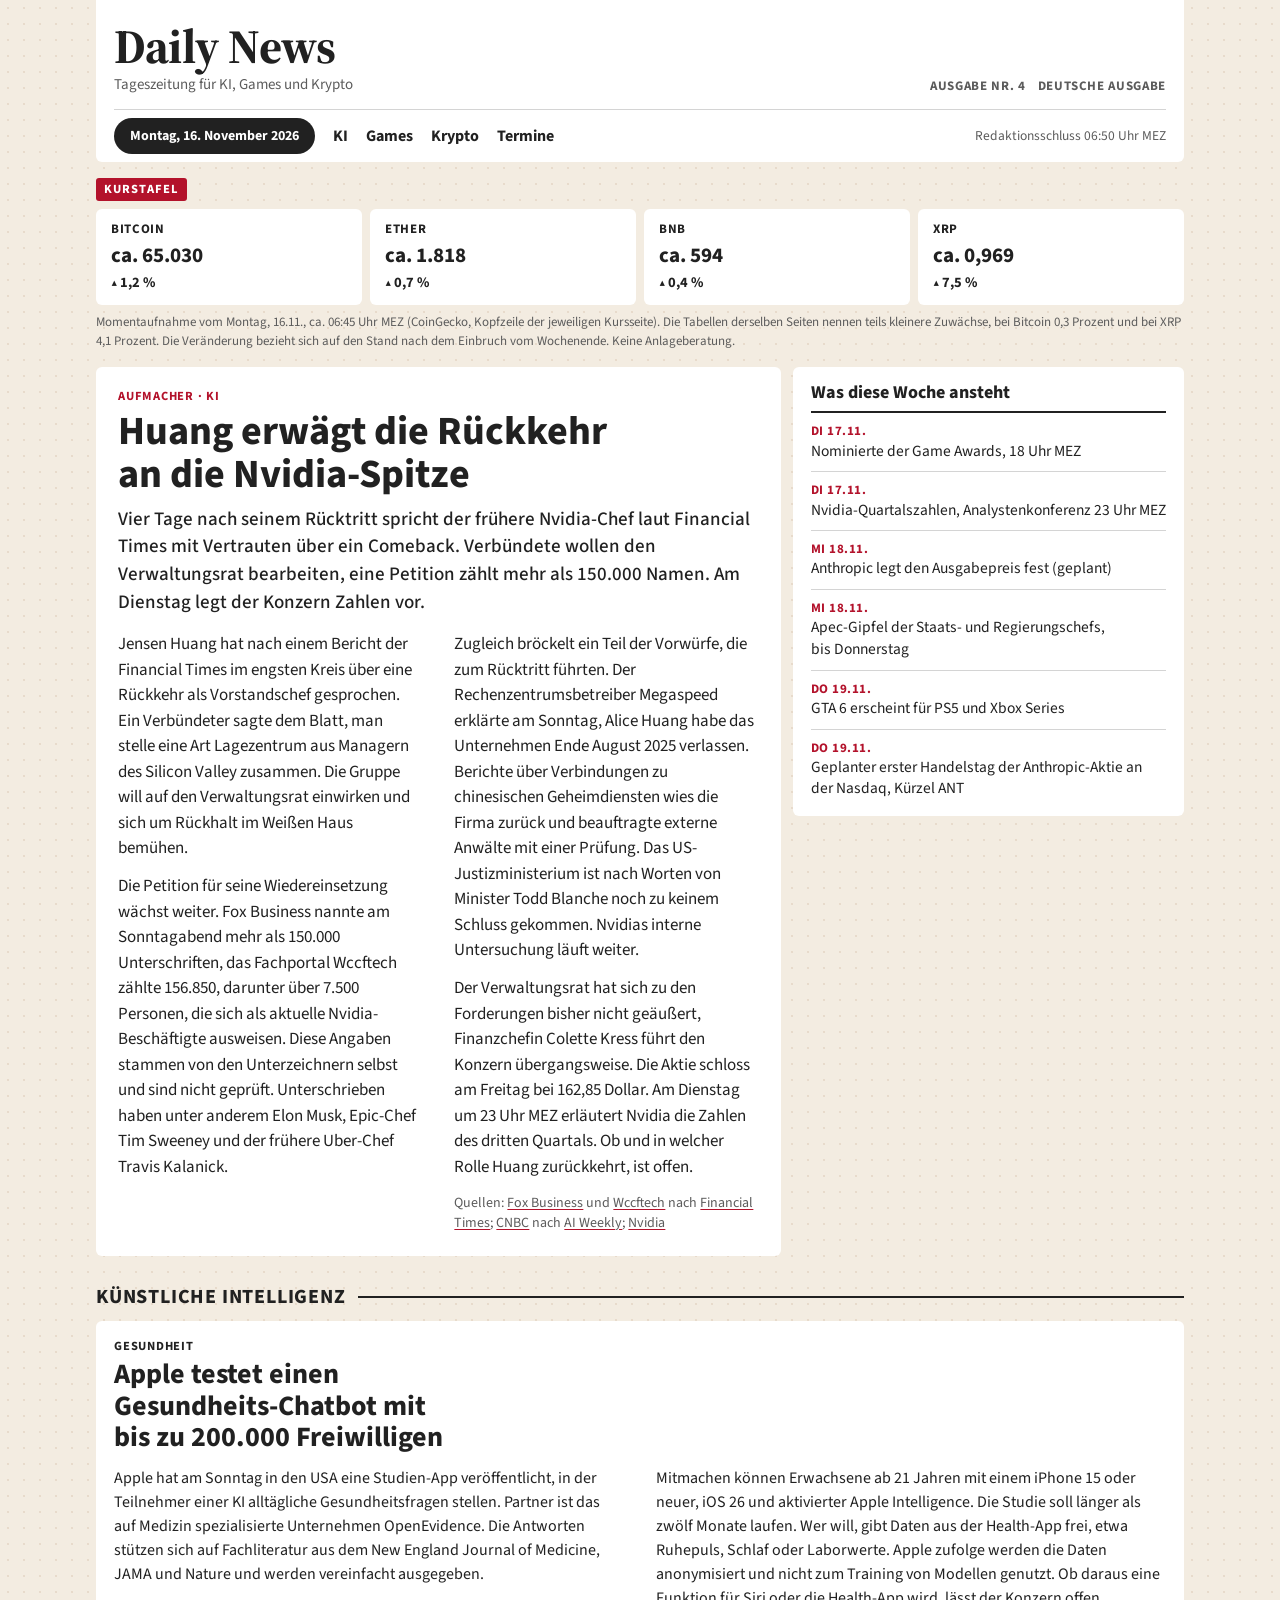
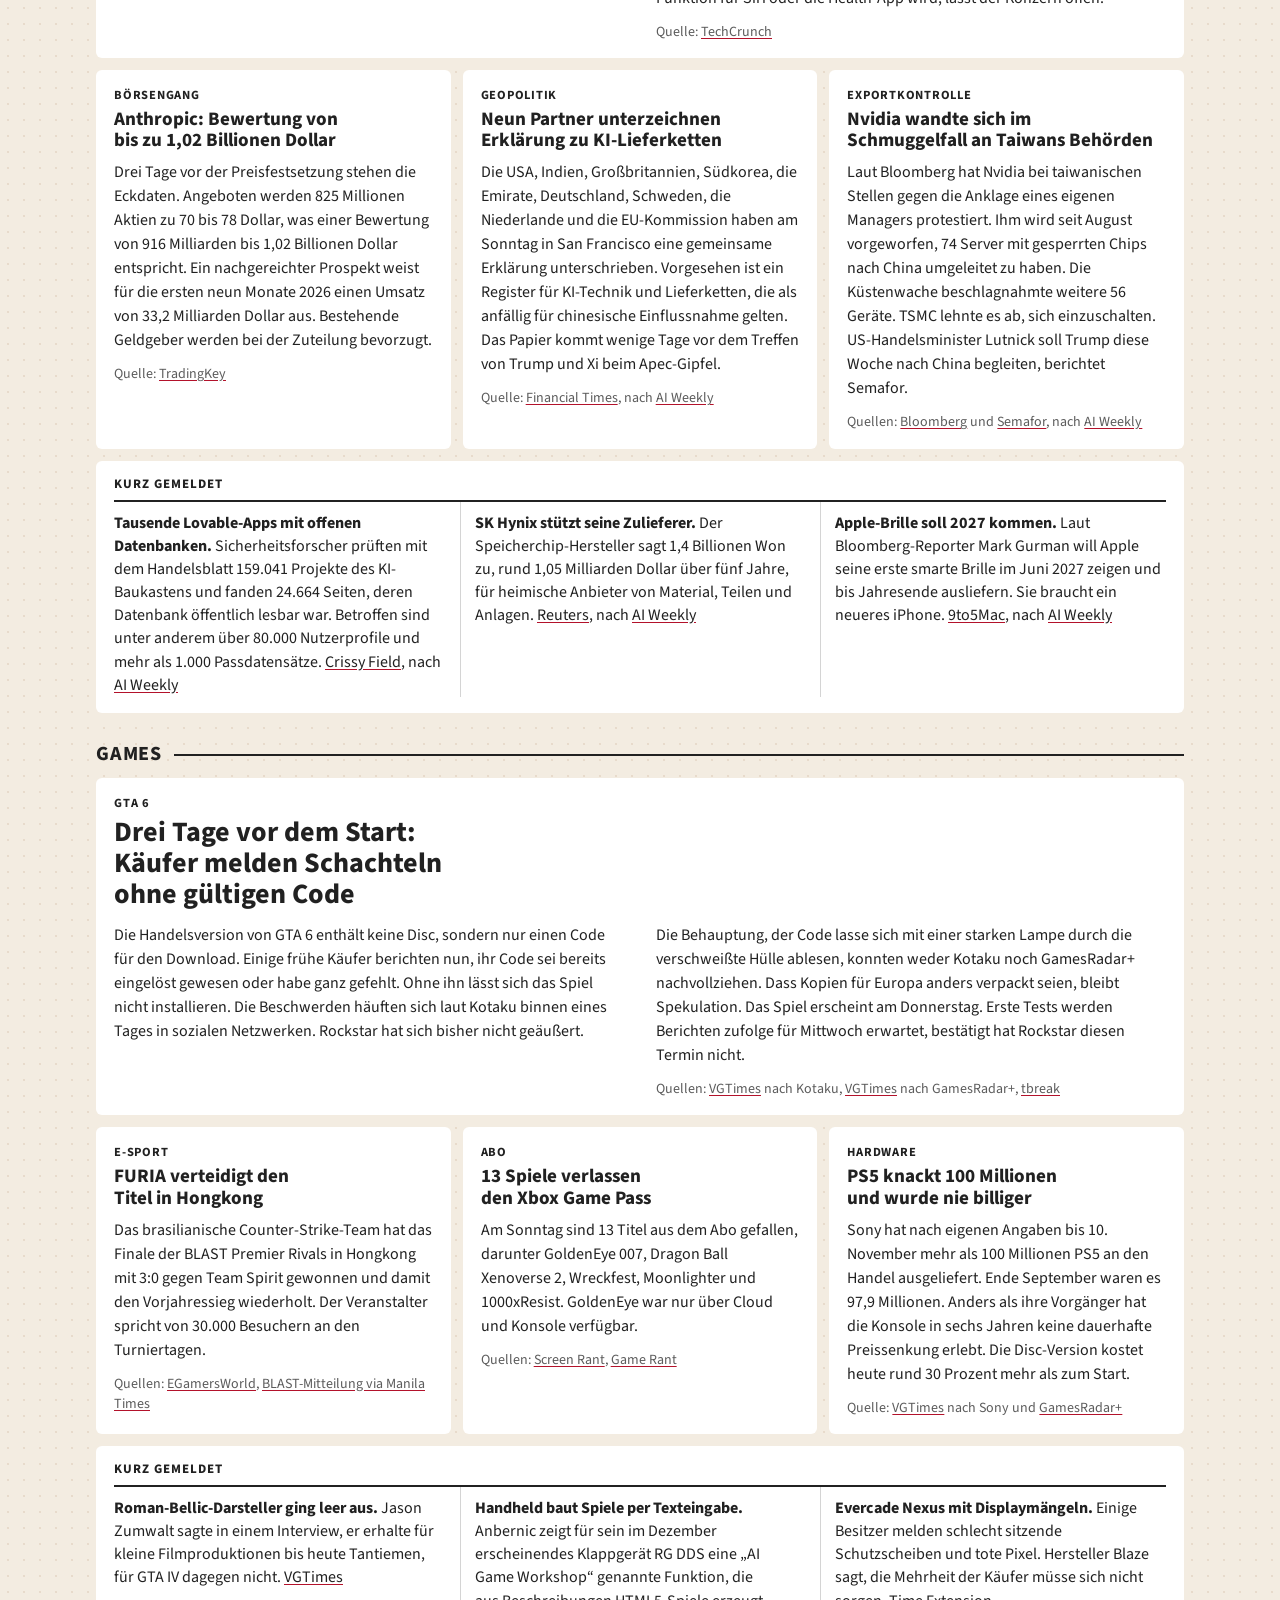
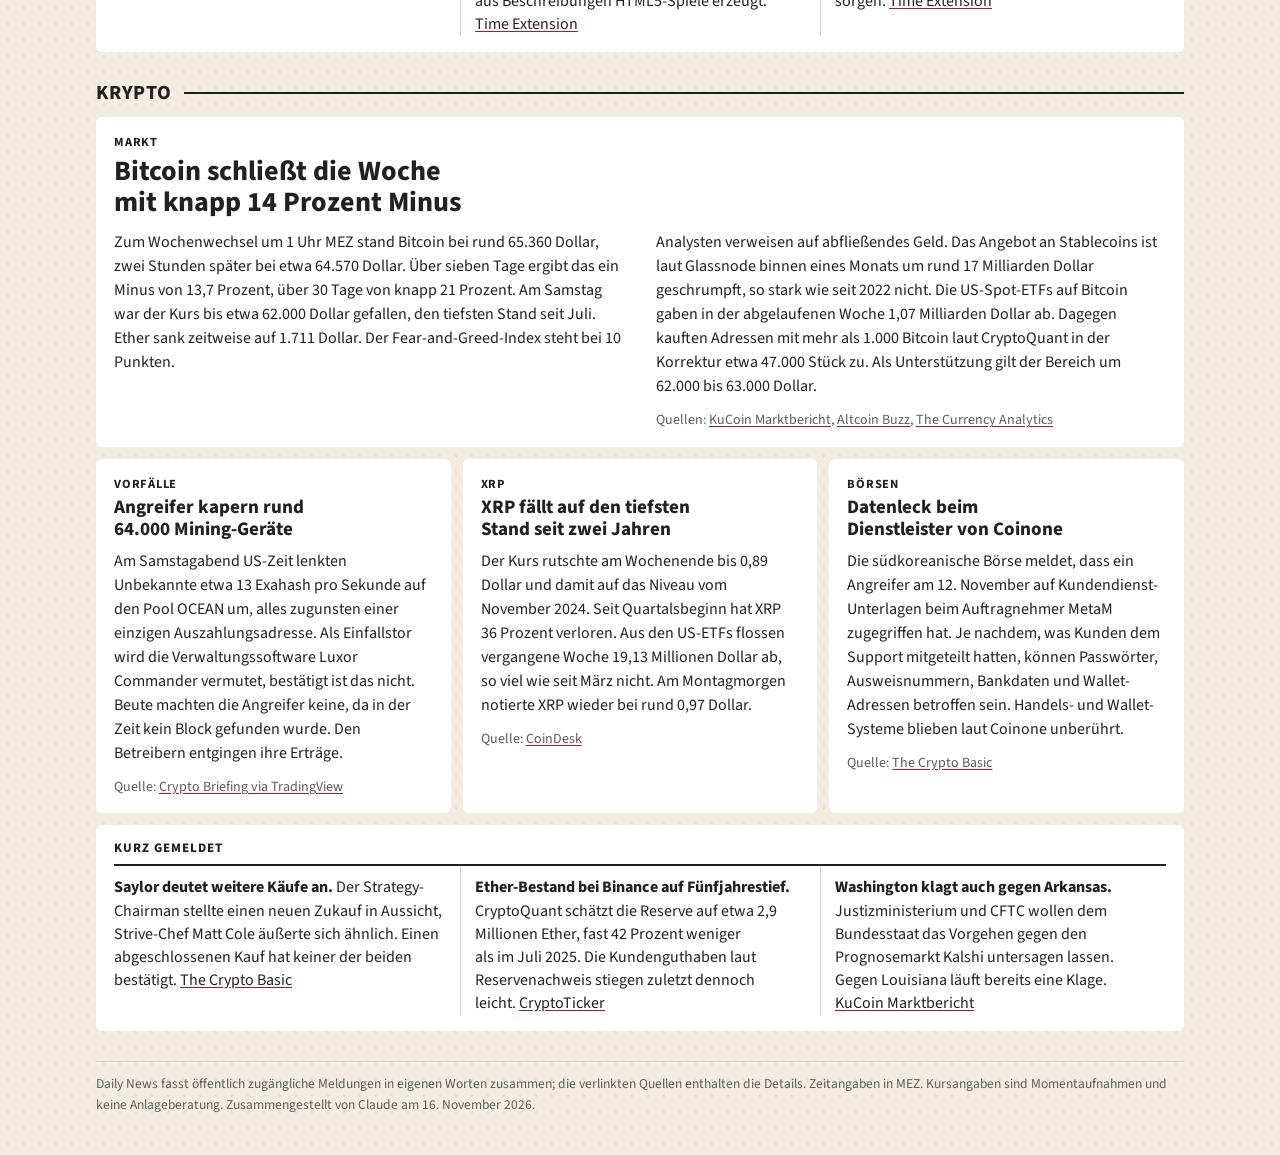
==== commit 9b4497b1: "Leicht abgerundete Ecken für Kacheln, Kopf und Kurstafel Co-Authored-By: Claude Opus 5.5 <noreply@an" ====
--- a/index.html
+++ b/index.html
@@ -15,6 +15,7 @@
   --bg:#f3ece1;
   --dot:rgba(150,105,55,.13);
   --tile:#ffffff;
+  --radius:6px;
   --ink:#212121;
   --ink-soft:#5c5c5c;
   --line:#d4d4d4;
@@ -45,12 +46,12 @@
 .sheet{max-width:1120px;margin:0 auto;padding:0 16px 40px}
 h1,h2,h3{margin:0;font-weight:750;line-height:1.15;text-wrap:balance}
 p{margin:0 0 .75em}
-.tile{background:var(--tile);padding:16px 18px}
+.tile{background:var(--tile);padding:16px 18px;border-radius:var(--radius)}
 .kicker{margin:0 0 4px;font-size:12.5px;font-weight:700;letter-spacing:.06em;text-transform:uppercase;color:var(--ink)}
 .src{margin:0;font-size:14px;line-height:1.45;color:var(--ink-soft)}
 
 /* Kopf */
-.masthead{background:var(--tile);padding:22px 18px 0}
+.masthead{background:var(--tile);padding:22px 18px 0;border-radius:0 0 var(--radius) var(--radius)}
 .brandrow{display:flex;flex-wrap:wrap;align-items:flex-end;justify-content:space-between;gap:6px 16px;padding-bottom:12px;border-bottom:1px solid var(--line)}
 .masthead h1{font-family:var(--serif);font-weight:700;font-size:clamp(34px,7vw,48px);line-height:1;letter-spacing:-.01em}
 .claim{margin:4px 0 0;font-size:15px;color:var(--ink-soft)}
@@ -63,12 +64,12 @@
 
 /* Kurstafel als Laufband */
 .ticker{margin-top:14px}
-.ticker h2{display:inline-block;margin-bottom:8px;padding:4px 8px;background:var(--accent);color:var(--on-accent);font-size:12.5px;letter-spacing:.08em;text-transform:uppercase}
+.ticker h2{display:inline-block;margin-bottom:8px;padding:4px 8px;background:var(--accent);color:var(--on-accent);border-radius:3px;font-size:12.5px;letter-spacing:.08em;text-transform:uppercase}
 .ticker table,.ticker thead,.ticker tbody,.ticker th,.ticker td{display:block}
 /* Spaltenköpfe nur für Screenreader, die Kacheln sprechen für sich */
 .ticker thead{position:absolute;width:1px;height:1px;overflow:hidden;clip:rect(0 0 0 0);white-space:nowrap}
 .ticker tbody{display:grid;grid-template-columns:repeat(4,minmax(0,1fr));gap:8px}
-.ticker tbody tr{display:grid;gap:2px;background:var(--tile);padding:10px 14px}
+.ticker tbody tr{display:grid;gap:2px;background:var(--tile);padding:10px 14px;border-radius:var(--radius)}
 .ticker td:first-child{font-size:13px;font-weight:700;letter-spacing:.05em;text-transform:uppercase}
 .ticker td:nth-child(2){font-size:21px;font-weight:750;line-height:1.2;white-space:nowrap;font-variant-numeric:tabular-nums}
 .ticker td:nth-child(3){font-size:14.5px;font-variant-numeric:tabular-nums}
@@ -97,7 +98,7 @@
 .reshead::after{content:"";flex:1;min-width:24px;border-top:2px solid var(--ink)}
 /* Flex statt Grid: weitere Artikel teilen sich jede Reihe (1 = volle Breite, 2 = Hälften, 3 = Drittel) */
 .grid{display:flex;flex-wrap:wrap;gap:12px;font-size:16px}
-.grid>article,.grid>.briefs{background:var(--tile);padding:16px 18px;flex:1 1 280px;min-width:0}
+.grid>article,.grid>.briefs{background:var(--tile);padding:16px 18px;border-radius:var(--radius);flex:1 1 280px;min-width:0}
 .grid>.top,.grid>.briefs{flex-basis:100%}
 article h3{font-size:19px;margin-bottom:8px}
 article.top h3{font-size:clamp(22px,3vw,28px);line-height:1.12}
@@ -112,7 +113,7 @@
 @media (max-width:639px){
   .ticker tbody{grid-template-columns:repeat(2,minmax(0,1fr))}
   .tile,.grid>article,.grid>.briefs{padding:14px 16px}
-  .masthead{margin:0 -16px;padding:22px 16px 0}
+  .masthead{margin:0 -16px;padding:22px 16px 0;border-radius:0}
   .closing{margin-left:0}
 }
 @media (min-width:760px){
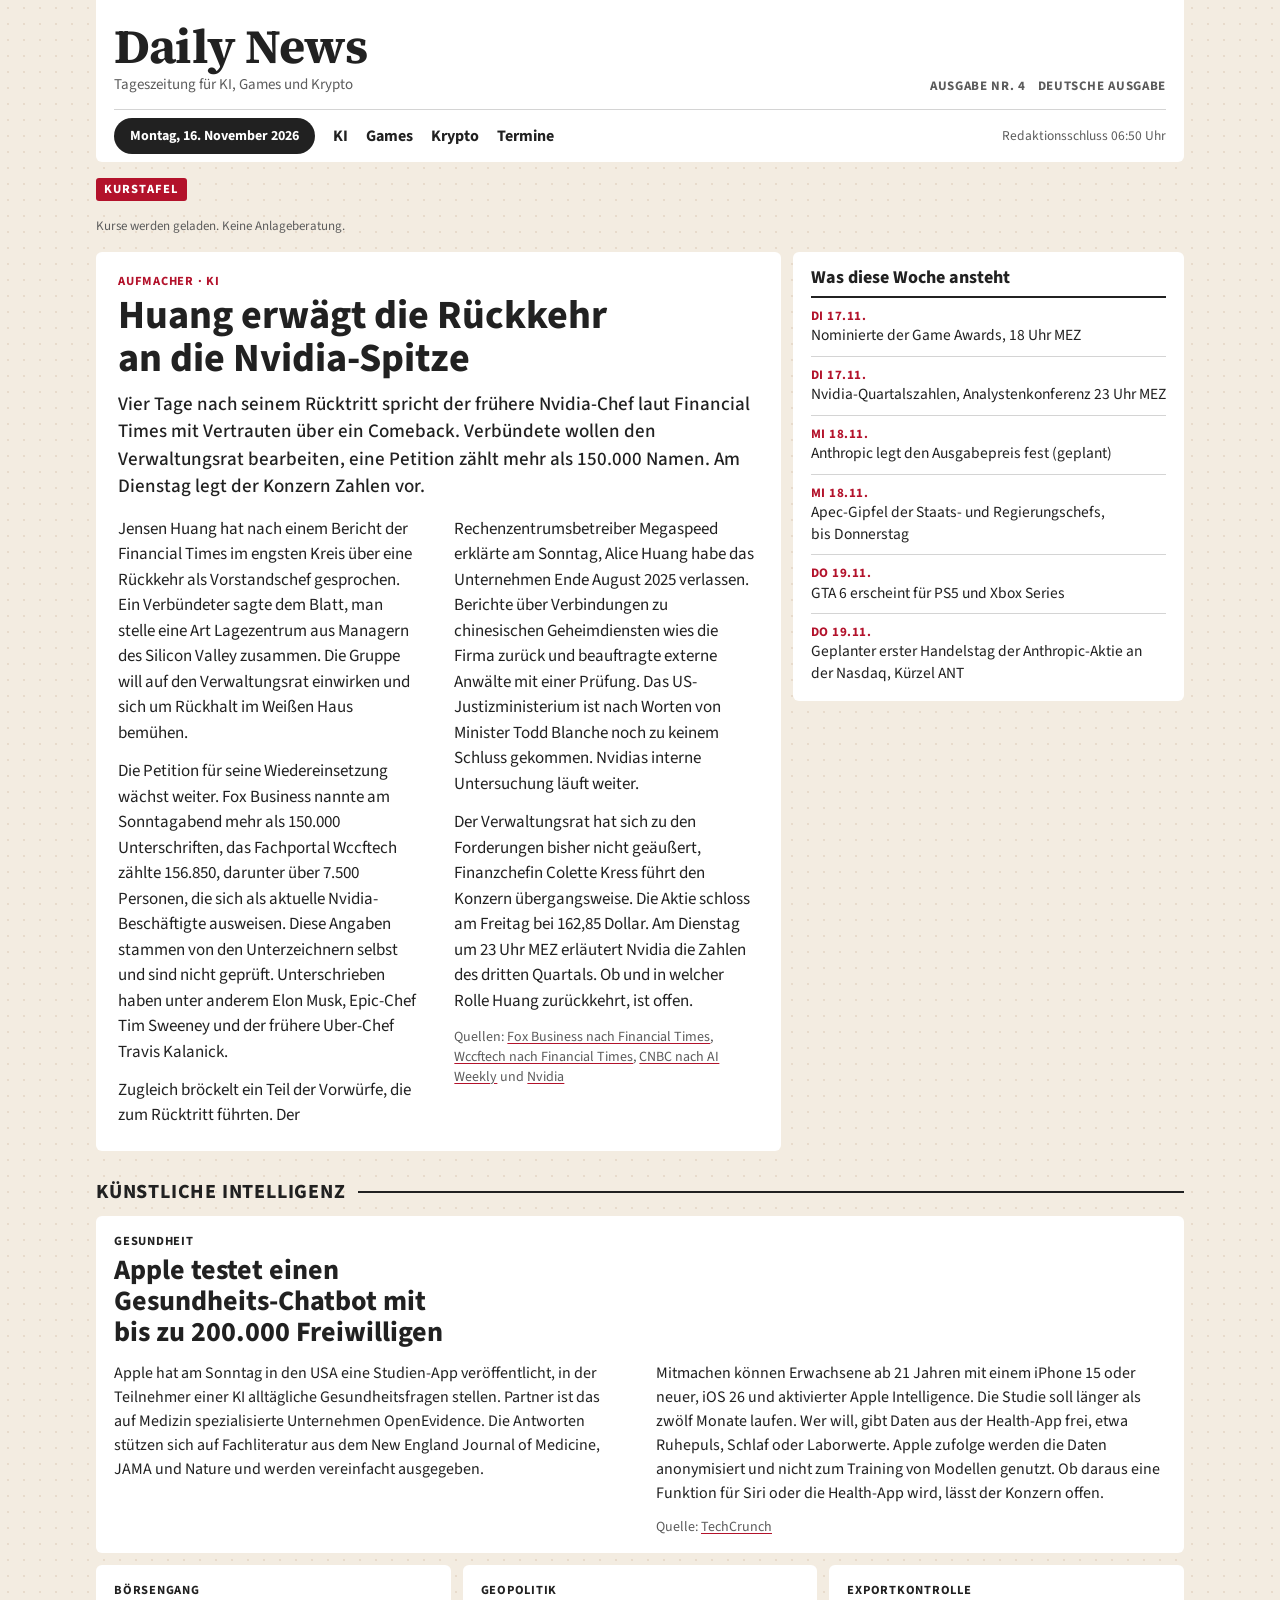
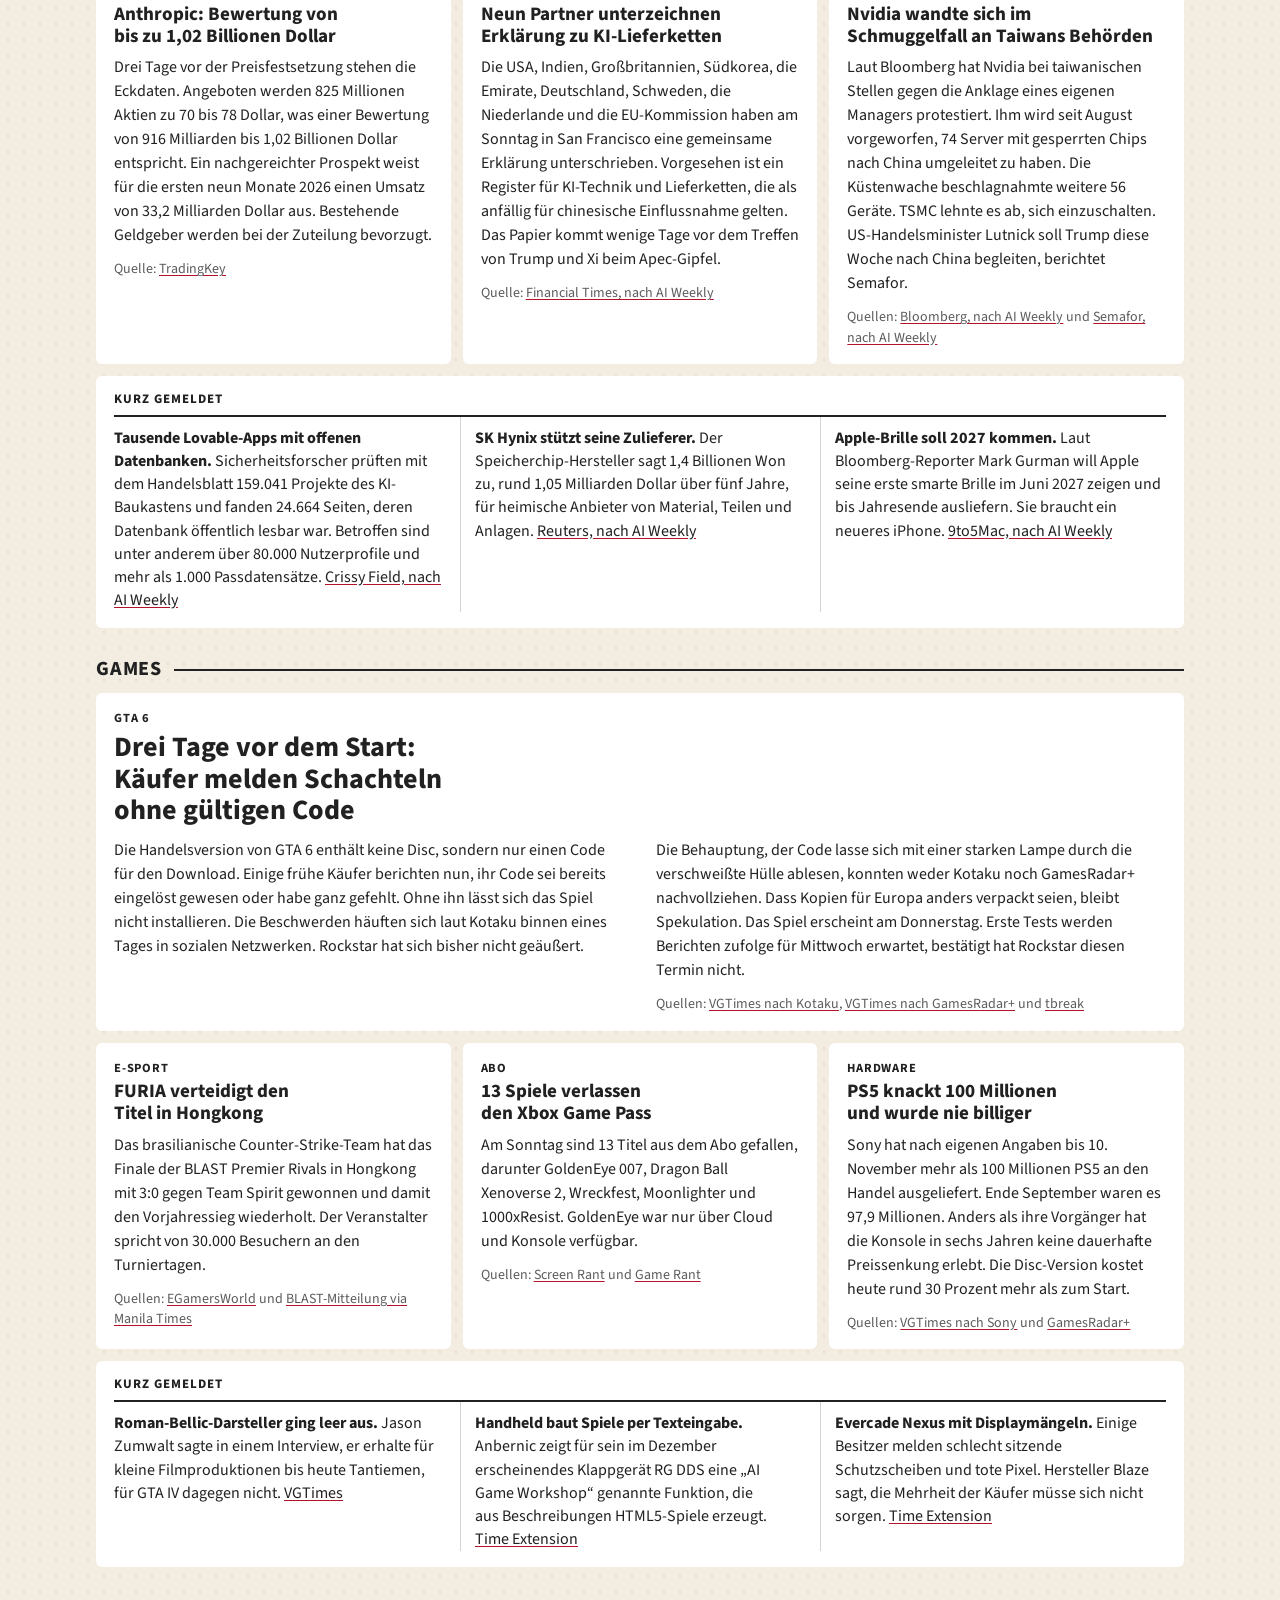
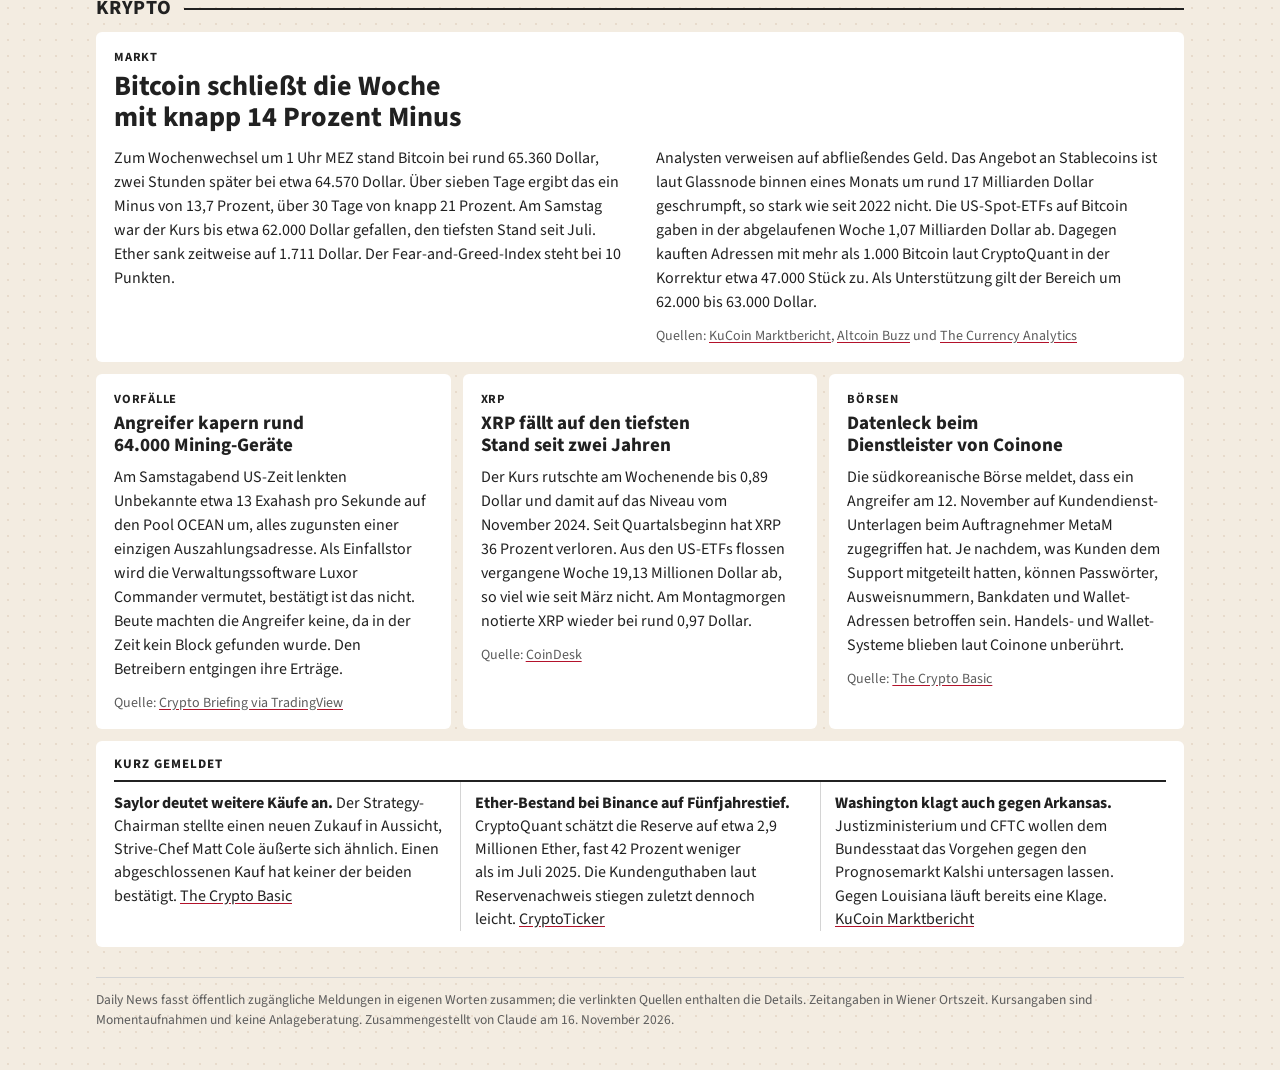
==== commit 7044fe50: "App-Hülle: Gerüst, CSS, Schriften, Rendering Co-Authored-By: Claude Opus 5.5 <noreply@anthropic.com>" ====
--- a/index.html
+++ b/index.html
@@ -2,138 +2,12 @@
 <html lang="de">
 <head>
 <meta charset="utf-8">
+<meta http-equiv="Content-Security-Policy" content="default-src 'self'; script-src 'self'; style-src 'self'; font-src 'self'; img-src 'self'; connect-src 'self' https://api.coingecko.com; manifest-src 'self'; worker-src 'self'; object-src 'none'; base-uri 'none'; form-action 'none'">
+<meta name="referrer" content="no-referrer">
 <meta name="viewport" content="width=device-width, initial-scale=1">
 <title>Daily News</title>
-<link rel="preconnect" href="https://fonts.googleapis.com">
-<link rel="preconnect" href="https://fonts.gstatic.com" crossorigin>
-<link href="https://fonts.googleapis.com/css2?family=Source+Sans+3:wght@400..800&family=Source+Serif+4:opsz,wght@8..60,700&display=swap" rel="stylesheet">
-<style>
-/* Layout: Nachrichtenportal-Raster. Kopf mit Titel, Datum als Pille und Ressortzeile;
-   Kurstafel als Laufband mit vier Kacheln; Aufmacher mit schmaler Termin-Spalte;
-   Ressorts als Kachelreihen. Am Handy alles einspaltig, Laufband 2x2. */
-:root{
-  --bg:#f3ece1;
-  --dot:rgba(150,105,55,.13);
-  --tile:#ffffff;
-  --radius:6px;
-  --ink:#212121;
-  --ink-soft:#5c5c5c;
-  --line:#d4d4d4;
-  --accent:#b3122b;
-  --down:#b3122b;
-  --on-accent:#ffffff;
-  --sans:"Source Sans 3","Segoe UI",Arial,sans-serif;
-  --serif:"Source Serif 4",Georgia,"Times New Roman",serif;
-}
-@media (prefers-color-scheme: dark){
-  :root:not([data-theme="light"]){
-    color-scheme:dark;
-    --bg:#191613;--dot:rgba(255,220,180,.06);--tile:#24201c;--ink:#ececec;--ink-soft:#ada59c;
-    --line:#3d3731;--accent:#ff6b7f;--down:#ff8493;--on-accent:#1a0a0d;
-  }
-}
-:root[data-theme="dark"]{
-  color-scheme:dark;
-  --bg:#191613;--dot:rgba(255,220,180,.06);--tile:#24201c;--ink:#ececec;--ink-soft:#ada59c;
-  --line:#3d3731;--accent:#ff6b7f;--down:#ff8493;--on-accent:#1a0a0d;
-}
-*{box-sizing:border-box}
-html{-webkit-text-size-adjust:100%}
-body{margin:0;background-color:var(--bg);background-image:radial-gradient(var(--dot) 1px,transparent 1.5px);background-size:16px 16px;color:var(--ink);font-family:var(--sans);font-size:17px;line-height:1.5;hyphens:auto;overflow-wrap:anywhere}
-a{color:inherit;text-decoration-color:var(--accent);text-underline-offset:2px}
-a:hover{color:var(--accent)}
-a:focus-visible{outline:2px solid var(--accent);outline-offset:2px;border-radius:2px}
-.sheet{max-width:1120px;margin:0 auto;padding:0 16px 40px}
-h1,h2,h3{margin:0;font-weight:750;line-height:1.15;text-wrap:balance}
-p{margin:0 0 .75em}
-.tile{background:var(--tile);padding:16px 18px;border-radius:var(--radius)}
-.kicker{margin:0 0 4px;font-size:12.5px;font-weight:700;letter-spacing:.06em;text-transform:uppercase;color:var(--ink)}
-.src{margin:0;font-size:14px;line-height:1.45;color:var(--ink-soft)}
-
-/* Kopf */
-.masthead{background:var(--tile);padding:22px 18px 0;border-radius:0 0 var(--radius) var(--radius)}
-.brandrow{display:flex;flex-wrap:wrap;align-items:flex-end;justify-content:space-between;gap:6px 16px;padding-bottom:12px;border-bottom:1px solid var(--line)}
-.masthead h1{font-family:var(--serif);font-weight:700;font-size:clamp(34px,7vw,48px);line-height:1;letter-spacing:-.01em}
-.claim{margin:4px 0 0;font-size:15px;color:var(--ink-soft)}
-.issue{margin:0;display:flex;flex-wrap:wrap;gap:2px 12px;font-size:13px;font-weight:700;letter-spacing:.05em;text-transform:uppercase;color:var(--ink-soft)}
-.navrow{display:flex;flex-wrap:wrap;align-items:center;gap:6px 18px;padding:8px 0}
-.pill{background:var(--ink);color:var(--tile);border-radius:999px;display:inline-block;padding:10px 16px;line-height:1.2;font-size:14px;font-weight:700;white-space:nowrap}
-nav.res{display:flex;flex-wrap:wrap;gap:0 18px;font-size:16px}
-nav.res a{display:inline-block;padding:6px 0;font-weight:700;text-decoration:none}
-.closing{margin:0 0 0 auto;font-size:13.5px;color:var(--ink-soft)}
-
-/* Kurstafel als Laufband */
-.ticker{margin-top:14px}
-.ticker h2{display:inline-block;margin-bottom:8px;padding:4px 8px;background:var(--accent);color:var(--on-accent);border-radius:3px;font-size:12.5px;letter-spacing:.08em;text-transform:uppercase}
-.ticker table,.ticker thead,.ticker tbody,.ticker th,.ticker td{display:block}
-/* Spaltenköpfe nur für Screenreader, die Kacheln sprechen für sich */
-.ticker thead{position:absolute;width:1px;height:1px;overflow:hidden;clip:rect(0 0 0 0);white-space:nowrap}
-.ticker tbody{display:grid;grid-template-columns:repeat(4,minmax(0,1fr));gap:8px}
-.ticker tbody tr{display:grid;gap:2px;background:var(--tile);padding:10px 14px;border-radius:var(--radius)}
-.ticker td:first-child{font-size:13px;font-weight:700;letter-spacing:.05em;text-transform:uppercase}
-.ticker td:nth-child(2){font-size:21px;font-weight:750;line-height:1.2;white-space:nowrap;font-variant-numeric:tabular-nums}
-.ticker td:nth-child(3){font-size:14.5px;font-variant-numeric:tabular-nums}
-.dn{color:var(--down);font-weight:700;white-space:nowrap}
-.dn::before{content:"▼ ";font-size:.75em}
-.up{font-weight:700;white-space:nowrap}
-.up::before{content:"▲ ";font-size:.75em}
-.ticker .note{margin:8px 0 0;font-size:13px;line-height:1.45;color:var(--ink-soft)}
-
-/* Aufmacher und Termine */
-.leadrow{display:grid;gap:12px;margin-top:16px}
-.lead{padding:20px 22px 22px}
-.lead .kicker{color:var(--accent)}
-.lead h2{font-size:clamp(28px,4.4vw,40px);line-height:1.08;margin-bottom:10px}
-.lead .deck{font-size:19px;line-height:1.45;font-weight:500;margin:0}
-.dates h2{font-size:18px;padding-bottom:8px;border-bottom:2px solid var(--ink)}
-.dates ol{list-style:none;margin:0;padding:0}
-.dates li{padding:9px 0;border-bottom:1px solid var(--line);font-size:15.5px;line-height:1.4;text-wrap:pretty}
-.dates li:last-child{border-bottom:0;padding-bottom:0}
-.dates time{display:block;font-size:13px;font-weight:700;letter-spacing:.04em;text-transform:uppercase;color:var(--accent);font-variant-numeric:tabular-nums}
-
-/* Ressorts */
-section.res{margin-top:30px}
-.reshead{display:flex;align-items:center;gap:12px;margin-bottom:12px}
-.reshead h2{font-size:20px;letter-spacing:.04em;text-transform:uppercase}
-.reshead::after{content:"";flex:1;min-width:24px;border-top:2px solid var(--ink)}
-/* Flex statt Grid: weitere Artikel teilen sich jede Reihe (1 = volle Breite, 2 = Hälften, 3 = Drittel) */
-.grid{display:flex;flex-wrap:wrap;gap:12px;font-size:16px}
-.grid>article,.grid>.briefs{background:var(--tile);padding:16px 18px;border-radius:var(--radius);flex:1 1 280px;min-width:0}
-.grid>.top,.grid>.briefs{flex-basis:100%}
-article h3{font-size:19px;margin-bottom:8px}
-article.top h3{font-size:clamp(22px,3vw,28px);line-height:1.12}
-.briefs h3{font-size:13px;letter-spacing:.08em;text-transform:uppercase;padding-bottom:8px;border-bottom:2px solid var(--ink)}
-.briefs ul{list-style:none;margin:0;padding:0}
-.briefs li{padding:9px 0;border-bottom:1px solid var(--line);line-height:1.45;text-wrap:pretty}
-.briefs li:last-child{border-bottom:0;padding-bottom:0}
-.briefs b{font-weight:750}
-
-footer{margin-top:30px;padding-top:12px;border-top:1px solid var(--line);font-size:13.5px;line-height:1.5;color:var(--ink-soft)}
-
-@media (max-width:639px){
-  .ticker tbody{grid-template-columns:repeat(2,minmax(0,1fr))}
-  .tile,.grid>article,.grid>.briefs{padding:14px 16px}
-  .masthead{margin:0 -16px;padding:22px 16px 0;border-radius:0}
-  .closing{margin-left:0}
-}
-@media (min-width:760px){
-  .grid>.top h3{max-width:30ch;margin-bottom:12px}
-  .grid>.top .txt{columns:2;column-gap:32px}
-}
-@media (min-width:860px){
-  .leadrow{grid-template-columns:minmax(0,1.75fr) minmax(260px,1fr);align-items:start}
-  .dates{position:sticky;top:12px}
-  /* Kurzmeldungen nebeneinander statt 150 Zeichen langer Zeilen */
-  .briefs ul{display:grid;grid-template-columns:repeat(3,minmax(0,1fr));gap:0 28px}
-  .briefs li{border-bottom:0;padding:10px 0 0}
-  /* Trennlinien je nach Position in der Dreierreihe, gilt für beliebig viele Meldungen */
-  .briefs li:not(:nth-child(3n+1)){border-left:1px solid var(--line);margin-left:-14px;padding-left:14px}
-  .briefs li:nth-child(n+4){margin-top:12px;border-top:1px solid var(--line)}
-}
-@media (min-width:1000px){
-  .lead .copy{columns:2;column-gap:32px}
-}
-</style>
+<link rel="stylesheet" href="./style.css">
+<script type="module" src="./app.js"></script>
 </head>
 <body>
 <div class="sheet">
@@ -144,213 +18,44 @@
       <h1>Daily News</h1>
       <p class="claim">Tageszeitung für KI, Games und Krypto</p>
     </div>
-    <p class="issue"><span>Ausgabe Nr. 4</span><span>Deutsche Ausgabe</span></p>
+    <p class="issue"><span id="ausgabe-nr">Ausgabe</span><span>Deutsche Ausgabe</span></p>
   </div>
   <div class="navrow">
-    <span class="pill">Montag, 16. November 2026</span>
-    <nav class="res" aria-label="Ressorts">
-      <a href="#ki">KI</a><a href="#games">Games</a><a href="#krypto">Krypto</a><a href="#termine">Termine</a>
-    </nav>
-    <p class="closing">Redaktionsschluss 06:50 Uhr MEZ</p>
+    <span class="pill" id="ausgabe-datum">Wird geladen …</span>
+    <nav class="res" aria-label="Ressorts" id="nav-ressorts"></nav>
+    <p class="closing" id="redaktionsschluss"></p>
   </div>
+  <p class="hinweis" id="ausgabe-hinweis" hidden></p>
 </header>
+
+<noscript><p class="ladefehler tile">Daily News braucht JavaScript, um die Ausgabe anzuzeigen.</p></noscript>
+<p class="ladefehler tile" id="ladefehler" hidden>Die Ausgabe konnte nicht geladen werden. Bitte später erneut versuchen.</p>
 
 <main>
 
-<!-- Kurstafel -->
+<!-- Kurstafel: Werte kommen live von CoinGecko (kurse.js) -->
 <section class="ticker" aria-labelledby="board-h">
   <h2 id="board-h">Kurstafel</h2>
   <table role="table" aria-labelledby="board-h">
     <thead role="rowgroup"><tr role="row"><th role="columnheader">Wert</th><th role="columnheader">Kurs (USD)</th><th role="columnheader">24 Std.</th></tr></thead>
-    <tbody role="rowgroup">
-      <tr role="row"><td role="cell">Bitcoin</td><td role="cell">ca. 65.030</td><td role="cell"><span class="up">1,2 %</span></td></tr>
-      <tr role="row"><td role="cell">Ether</td><td role="cell">ca. 1.818</td><td role="cell"><span class="up">0,7 %</span></td></tr>
-      <tr role="row"><td role="cell">BNB</td><td role="cell">ca. 594</td><td role="cell"><span class="up">0,4 %</span></td></tr>
-      <tr role="row"><td role="cell">XRP</td><td role="cell">ca. 0,969</td><td role="cell"><span class="up">7,5 %</span></td></tr>
-    </tbody>
+    <tbody role="rowgroup" id="kurstafel-body"></tbody>
   </table>
-  <p class="note">Momentaufnahme vom Montag, 16.11., ca. 06:45 Uhr MEZ (CoinGecko, Kopfzeile der jeweiligen Kursseite). Die Tabellen derselben Seiten nennen teils kleinere Zuwächse, bei Bitcoin 0,3 Prozent und bei XRP 4,1 Prozent. Die Veränderung bezieht sich auf den Stand nach dem Einbruch vom Wochenende. Keine Anlageberatung.</p>
+  <p class="note" id="kurstafel-hinweis">Kurse werden geladen. Keine Anlageberatung.</p>
 </section>
 
 <div class="leadrow">
-
-<!-- Aufmacher -->
-<section class="lead tile" aria-labelledby="lead-h">
-  <div>
-    <p class="kicker">Aufmacher · KI</p>
-    <h2 id="lead-h">Huang erwägt die Rückkehr an die Nvidia-Spitze</h2>
-    <p class="deck">Vier Tage nach seinem Rücktritt spricht der frühere Nvidia-Chef laut Financial Times mit Vertrauten über ein Comeback. Verbündete wollen den Verwaltungsrat bearbeiten, eine Petition zählt mehr als 150.000 Namen. Am Dienstag legt der Konzern Zahlen vor.</p>
-    <div class="copy" style="margin-top:16px">
-      <p>Jensen Huang hat nach einem Bericht der Financial Times im engsten Kreis über eine Rückkehr als Vorstandschef gesprochen. Ein Verbündeter sagte dem Blatt, man stelle eine Art Lagezentrum aus Managern des Silicon Valley zusammen. Die Gruppe will auf den Verwaltungsrat einwirken und sich um Rückhalt im Weißen Haus bemühen.</p>
-      <p>Die Petition für seine Wiedereinsetzung wächst weiter. Fox Business nannte am Sonntagabend mehr als 150.000 Unterschriften, das Fachportal Wccftech zählte 156.850, darunter über 7.500 Personen, die sich als aktuelle Nvidia-Beschäftigte ausweisen. Diese Angaben stammen von den Unterzeichnern selbst und sind nicht geprüft. Unterschrieben haben unter anderem Elon Musk, Epic-Chef Tim Sweeney und der frühere Uber-Chef Travis Kalanick.</p>
-      <p>Zugleich bröckelt ein Teil der Vorwürfe, die zum Rücktritt führten. Der Rechenzentrumsbetreiber Megaspeed erklärte am Sonntag, Alice Huang habe das Unternehmen Ende August 2025 verlassen. Berichte über Verbindungen zu chinesischen Geheimdiensten wies die Firma zurück und beauftragte externe Anwälte mit einer Prüfung. Das US-Justizministerium ist nach Worten von Minister Todd Blanche noch zu keinem Schluss gekommen. Nvidias interne Untersuchung läuft weiter.</p>
-      <p>Der Verwaltungsrat hat sich zu den Forderungen bisher nicht geäußert, Finanzchefin Colette Kress führt den Konzern übergangsweise. Die Aktie schloss am Freitag bei 162,85 Dollar. Am Dienstag um 23 Uhr MEZ erläutert Nvidia die Zahlen des dritten Quartals. Ob und in welcher Rolle Huang zurückkehrt, ist offen.</p>
-      <p class="src">Quellen: <a href="https://www.foxbusiness.com/technology/jensen-huang-weighs-nvidia-ceo-comeback-ally-plans-war-room-report">Fox Business</a> und <a href="https://wccftech.com/jensen-huang-considers-returning-to-nvidia-as-his-allies-assemble-a-war-room-to-lobby-on-his-behalf-and-a-petition-in-his-favor-crosses-156000-signatures/">Wccftech</a> nach <a href="https://www.ft.com/content/45383d86-33c4-4d99-86e5-5e058d3567c1">Financial Times</a>; <a href="https://www.cnbc.com/2026/11/15/megaspeed-alice-huang-probe-nvidia-scandal.html">CNBC</a> nach <a href="https://aiweekly.co/ai-news-today">AI Weekly</a>; <a href="https://nvidianews.nvidia.com/news/nvidia-sets-conference-call-for-third-quarter-financial-results-6928873">Nvidia</a></p>
-    </div>
-  </div>
-</section>
-
-<!-- Termine -->
-<section class="dates tile" id="termine" aria-labelledby="termine-h">
-  <h2 id="termine-h">Was diese Woche ansteht</h2>
-  <ol>
-    <li><time datetime="2026-11-17">Di 17.11.</time><span>Nominierte der Game Awards, 18 Uhr MEZ</span></li>
-    <li><time datetime="2026-11-17">Di 17.11.</time><span>Nvidia-Quartalszahlen, Analystenkonferenz 23 Uhr MEZ</span></li>
-    <li><time datetime="2026-11-18">Mi 18.11.</time><span>Anthropic legt den Ausgabepreis fest (geplant)</span></li>
-    <li><time datetime="2026-11-18">Mi 18.11.</time><span>Apec-Gipfel der Staats- und Regierungschefs, bis Donnerstag</span></li>
-    <li><time datetime="2026-11-19">Do 19.11.</time><span>GTA 6 erscheint für PS5 und Xbox Series</span></li>
-    <li><time datetime="2026-11-19">Do 19.11.</time><span>Geplanter erster Handelstag der Anthropic-Aktie an der Nasdaq, Kürzel ANT</span></li>
-  </ol>
-</section>
-
+  <section class="lead tile" id="aufmacher" aria-labelledby="lead-h"></section>
+  <section class="dates tile" id="termine" aria-labelledby="termine-h">
+    <h2 id="termine-h">Was diese Woche ansteht</h2>
+    <ol id="termine-liste"></ol>
+  </section>
 </div>
 
-<!-- KI -->
-<section class="res" id="ki" aria-labelledby="ki-h">
-  <div class="reshead"><h2 id="ki-h">Künstliche Intelligenz</h2></div>
-  <div class="grid">
-
-    <article class="top">
-      <p class="kicker">Gesundheit</p>
-      <h3>Apple testet einen Gesundheits-Chatbot mit bis zu 200.000 Freiwilligen</h3>
-      <div class="txt">
-        <p>Apple hat am Sonntag in den USA eine Studien-App veröffentlicht, in der Teilnehmer einer KI alltägliche Gesundheitsfragen stellen. Partner ist das auf Medizin spezialisierte Unternehmen OpenEvidence. Die Antworten stützen sich auf Fachliteratur aus dem New England Journal of Medicine, JAMA und Nature und werden vereinfacht ausgegeben.</p>
-        <p>Mitmachen können Erwachsene ab 21 Jahren mit einem iPhone 15 oder neuer, iOS 26 und aktivierter Apple Intelligence. Die Studie soll länger als zwölf Monate laufen. Wer will, gibt Daten aus der Health-App frei, etwa Ruhepuls, Schlaf oder Laborwerte. Apple zufolge werden die Daten anonymisiert und nicht zum Training von Modellen genutzt. Ob daraus eine Funktion für Siri oder die Health-App wird, lässt der Konzern offen.</p>
-        <p class="src">Quelle: <a href="https://techcrunch.com/2026/11/15/apple-launches-new-app-to-study-how-people-use-ai-for-health/">TechCrunch</a></p>
-      </div>
-    </article>
-
-    <article>
-      <p class="kicker">Börsengang</p>
-      <h3>Anthropic: Bewertung von bis zu 1,02 Billionen Dollar</h3>
-      <p>Drei Tage vor der Preisfestsetzung stehen die Eckdaten. Angeboten werden 825 Millionen Aktien zu 70 bis 78 Dollar, was einer Bewertung von 916 Milliarden bis 1,02 Billionen Dollar entspricht. Ein nachgereichter Prospekt weist für die ersten neun Monate 2026 einen Umsatz von 33,2 Milliarden Dollar aus. Bestehende Geldgeber werden bei der Zuteilung bevorzugt.</p>
-      <p class="src">Quelle: <a href="https://www.tradingkey.com/analysis/stocks/us-stocks/262304476-anthropic-ipo-ant-price-above-78-orders-six-times-november-14-2026-tradingkey">TradingKey</a></p>
-    </article>
-
-    <article>
-      <p class="kicker">Geopolitik</p>
-      <h3>Neun Partner unterzeichnen Erklärung zu KI-Lieferketten</h3>
-      <p>Die USA, Indien, Großbritannien, Südkorea, die Emirate, Deutschland, Schweden, die Niederlande und die EU-Kommission haben am Sonntag in San Francisco eine gemeinsame Erklärung unterschrieben. Vorgesehen ist ein Register für KI-Technik und Lieferketten, die als anfällig für chinesische Einflussnahme gelten. Das Papier kommt wenige Tage vor dem Treffen von Trump und Xi beim Apec-Gipfel.</p>
-      <p class="src">Quelle: <a href="https://www.ft.com/content/3c2197fc-9618-4838-91e6-522ce1a96a22">Financial Times</a>, nach <a href="https://aiweekly.co/ai-news-today">AI Weekly</a></p>
-    </article>
-
-    <article>
-      <p class="kicker">Exportkontrolle</p>
-      <h3>Nvidia wandte sich im Schmuggelfall an Taiwans Behörden</h3>
-      <p>Laut Bloomberg hat Nvidia bei taiwanischen Stellen gegen die Anklage eines eigenen Managers protestiert. Ihm wird seit August vorgeworfen, 74 Server mit gesperrten Chips nach China umgeleitet zu haben. Die Küstenwache beschlagnahmte weitere 56 Geräte. TSMC lehnte es ab, sich einzuschalten. US-Handelsminister Lutnick soll Trump diese Woche nach China begleiten, berichtet Semafor.</p>
-      <p class="src">Quellen: <a href="https://www.bloomberg.com/news/articles/2026-11-15/nvidia-sought-taipei-s-help-over-employee-s-chip-smuggling-case">Bloomberg</a> und <a href="https://www.semafor.com/article/11/15/2026/under-pressure-lutnick-joins-trump-in-china">Semafor</a>, nach <a href="https://aiweekly.co/ai-news-today">AI Weekly</a></p>
-    </article>
-
-    <div class="briefs">
-      <h3>Kurz gemeldet</h3>
-      <ul>
-        <li><b>Tausende Lovable-Apps mit offenen Datenbanken.</b> Sicherheitsforscher prüften mit dem Handelsblatt 159.041 Projekte des KI-Baukastens und fanden 24.664 Seiten, deren Datenbank öffentlich lesbar war. Betroffen sind unter anderem über 80.000 Nutzerprofile und mehr als 1.000 Passdatensätze. <a href="https://www.crissyfield.de/research/lovable-en/">Crissy Field</a>, nach <a href="https://aiweekly.co/ai-news-today">AI Weekly</a></li>
-        <li><b>SK Hynix stützt seine Zulieferer.</b> Der Speicherchip-Hersteller sagt 1,4 Billionen Won zu, rund 1,05 Milliarden Dollar über fünf Jahre, für heimische Anbieter von Material, Teilen und Anlagen. <a href="https://www.reuters.com/world/asia-pacific/sk-hynix-spend-1-billion-over-five-years-support-chip-suppliers-2026-11-16/">Reuters</a>, nach <a href="https://aiweekly.co/ai-news-today">AI Weekly</a></li>
-        <li><b>Apple-Brille soll 2027 kommen.</b> Laut Bloomberg-Reporter Mark Gurman will Apple seine erste smarte Brille im Juni 2027 zeigen und bis Jahresende ausliefern. Sie braucht ein neueres iPhone. <a href="https://9to5mac.com/2026/11/15/apples-siri-ai-smart-glasses-are-reportedly-launching-next-year-heres-what-to-expect/">9to5Mac</a>, nach <a href="https://aiweekly.co/ai-news-today">AI Weekly</a></li>
-      </ul>
-    </div>
-  </div>
-</section>
-
-<!-- Games -->
-<section class="res" id="games" aria-labelledby="games-h">
-  <div class="reshead"><h2 id="games-h">Games</h2></div>
-  <div class="grid">
-
-    <article class="top">
-      <p class="kicker">GTA 6</p>
-      <h3>Drei Tage vor dem Start: Käufer melden Schachteln ohne gültigen Code</h3>
-      <div class="txt">
-        <p>Die Handelsversion von GTA 6 enthält keine Disc, sondern nur einen Code für den Download. Einige frühe Käufer berichten nun, ihr Code sei bereits eingelöst gewesen oder habe ganz gefehlt. Ohne ihn lässt sich das Spiel nicht installieren. Die Beschwerden häuften sich laut Kotaku binnen eines Tages in sozialen Netzwerken. Rockstar hat sich bisher nicht geäußert.</p>
-        <p>Die Behauptung, der Code lasse sich mit einer starken Lampe durch die verschweißte Hülle ablesen, konnten weder Kotaku noch GamesRadar+ nachvollziehen. Dass Kopien für Europa anders verpackt seien, bleibt Spekulation. Das Spiel erscheint am Donnerstag. Erste Tests werden Berichten zufolge für Mittwoch erwartet, bestätigt hat Rockstar diesen Termin nicht.</p>
-        <p class="src">Quellen: <a href="https://vgtimes.com/gaming-news/174651-gta-6-physical-copies-reportedly-have-missing-download-codes.html">VGTimes</a> nach Kotaku, <a href="https://vgtimes.com/gaming-news/174578-gta-6-physical-codes-seem-safe-from-flashlight-scans-tests-suggest.html">VGTimes</a> nach GamesRadar+, <a href="https://tbreak.com/gta-6-review-codes-embargo-november-18/">tbreak</a></p>
-      </div>
-    </article>
-
-    <article>
-      <p class="kicker">E-Sport</p>
-      <h3>FURIA verteidigt den Titel in Hongkong</h3>
-      <p>Das brasilianische Counter-Strike-Team hat das Finale der BLAST Premier Rivals in Hongkong mit 3:0 gegen Team Spirit gewonnen und damit den Vorjahressieg wiederholt. Der Veranstalter spricht von 30.000 Besuchern an den Turniertagen.</p>
-      <p class="src">Quellen: <a href="https://egamersworld.com/blog/blast-rivals-fall-2026-grand-final-recap-furia-swe-6j2sAywpxx">EGamersWorld</a>, <a href="https://www.manilatimes.net/2026/11/15/tmt-newswire/pr-newswire/furia-crowned-back-to-back-blast-premier-rivals-hong-kong-champions-as-30000-fans-celebrate-world-class-counter-strike/2470347">BLAST-Mitteilung via Manila Times</a></p>
-    </article>
-
-    <article>
-      <p class="kicker">Abo</p>
-      <h3>13 Spiele verlassen den Xbox Game Pass</h3>
-      <p>Am Sonntag sind 13 Titel aus dem Abo gefallen, darunter GoldenEye 007, Dragon Ball Xenoverse 2, Wreckfest, Moonlighter und 1000xResist. GoldenEye war nur über Cloud und Konsole verfügbar.</p>
-      <p class="src">Quellen: <a href="https://screenrant.com/xbox-game-pass-games-leaving-november-15-2026/">Screen Rant</a>, <a href="https://gamerant.com/xbox-game-pass-games-leaving-november-2026-wave-1-goldeneye-007/">Game Rant</a></p>
-    </article>
-
-    <article>
-      <p class="kicker">Hardware</p>
-      <h3>PS5 knackt 100 Millionen und wurde nie billiger</h3>
-      <p>Sony hat nach eigenen Angaben bis 10. November mehr als 100 Millionen PS5 an den Handel ausgeliefert. Ende September waren es 97,9 Millionen. Anders als ihre Vorgänger hat die Konsole in sechs Jahren keine dauerhafte Preissenkung erlebt. Die Disc-Version kostet heute rund 30 Prozent mehr als zum Start.</p>
-      <p class="src">Quelle: <a href="https://vgtimes.com/tech-and-hardware/174577-ps5-hits-100-million-shipments-without-a-permanent-price-cut.html">VGTimes</a> nach Sony und <a href="https://www.gamesradar.com/games/ps5-is-the-first-sony-console-to-hit-100-million-units-sold-without-a-price-cut/">GamesRadar+</a></p>
-    </article>
-
-    <div class="briefs">
-      <h3>Kurz gemeldet</h3>
-      <ul>
-        <li><b>Roman-Bellic-Darsteller ging leer aus.</b> Jason Zumwalt sagte in einem Interview, er erhalte für kleine Filmproduktionen bis heute Tantiemen, für GTA IV dagegen nicht. <a href="https://vgtimes.com/gaming-news/174649-gta-iv-actor-jason-zumwalt-says-he-received-no-royalties-for-the-game.html">VGTimes</a></li>
-        <li><b>Handheld baut Spiele per Texteingabe.</b> Anbernic zeigt für sein im Dezember erscheinendes Klappgerät RG DDS eine „AI Game Workshop“ genannte Funktion, die aus Beschreibungen HTML5-Spiele erzeugt. <a href="https://www.timeextension.com/features/retro-recap-mario-metroid-and-nex-playround-all-the-classic-gaming-news-from-the-past-week-november-15th-2026">Time Extension</a></li>
-        <li><b>Evercade Nexus mit Displaymängeln.</b> Einige Besitzer melden schlecht sitzende Schutzscheiben und tote Pixel. Hersteller Blaze sagt, die Mehrheit der Käufer müsse sich nicht sorgen. <a href="https://www.timeextension.com/features/retro-recap-mario-metroid-and-nex-playround-all-the-classic-gaming-news-from-the-past-week-november-15th-2026">Time Extension</a></li>
-      </ul>
-    </div>
-  </div>
-</section>
-
-<!-- Krypto -->
-<section class="res" id="krypto" aria-labelledby="krypto-h">
-  <div class="reshead"><h2 id="krypto-h">Krypto</h2></div>
-  <div class="grid">
-
-    <article class="top">
-      <p class="kicker">Markt</p>
-      <h3>Bitcoin schließt die Woche mit knapp 14 Prozent Minus</h3>
-      <div class="txt">
-        <p>Zum Wochenwechsel um 1 Uhr MEZ stand Bitcoin bei rund 65.360 Dollar, zwei Stunden später bei etwa 64.570 Dollar. Über sieben Tage ergibt das ein Minus von 13,7 Prozent, über 30 Tage von knapp 21 Prozent. Am Samstag war der Kurs bis etwa 62.000 Dollar gefallen, den tiefsten Stand seit Juli. Ether sank zeitweise auf 1.711 Dollar. Der Fear-and-Greed-Index steht bei 10 Punkten.</p>
-        <p>Analysten verweisen auf abfließendes Geld. Das Angebot an Stablecoins ist laut Glassnode binnen eines Monats um rund 17 Milliarden Dollar geschrumpft, so stark wie seit 2022 nicht. Die US-Spot-ETFs auf Bitcoin gaben in der abgelaufenen Woche 1,07 Milliarden Dollar ab. Dagegen kauften Adressen mit mehr als 1.000 Bitcoin laut CryptoQuant in der Korrektur etwa 47.000 Stück zu. Als Unterstützung gilt der Bereich um 62.000 bis 63.000 Dollar.</p>
-        <p class="src">Quellen: <a href="https://www.kucoin.com/news/articles/crypto-daily-market-report-november-16-2026">KuCoin Marktbericht</a>, <a href="https://www.altcoinbuzz.io/bitcoin-tests-its-65-309-floor-after-a-week-down-14">Altcoin Buzz</a>, <a href="https://thecurrencyanalytics.com/bitcoin/bitcoin-etfs-drain-1-07-billion-second-week-309187">The Currency Analytics</a></p>
-      </div>
-    </article>
-
-    <article>
-      <p class="kicker">Vorfälle</p>
-      <h3>Angreifer kapern rund 64.000 Mining-Geräte</h3>
-      <p>Am Samstagabend US-Zeit lenkten Unbekannte etwa 13 Exahash pro Sekunde auf den Pool OCEAN um, alles zugunsten einer einzigen Auszahlungsadresse. Als Einfallstor wird die Verwaltungssoftware Luxor Commander vermutet, bestätigt ist das nicht. Beute machten die Angreifer keine, da in der Zeit kein Block gefunden wurde. Den Betreibern entgingen ihre Erträge.</p>
-      <p class="src">Quelle: <a href="https://www.tradingview.com/news/cryptobriefing:9f02f8869094b:0-attackers-hijack-about-64-000-bitcoin-miners-and-point-13-eh-s-at-ocean/">Crypto Briefing via TradingView</a></p>
-    </article>
-
-    <article>
-      <p class="kicker">XRP</p>
-      <h3>XRP fällt auf den tiefsten Stand seit zwei Jahren</h3>
-      <p>Der Kurs rutschte am Wochenende bis 0,89 Dollar und damit auf das Niveau vom November 2024. Seit Quartalsbeginn hat XRP 36 Prozent verloren. Aus den US-ETFs flossen vergangene Woche 19,13 Millionen Dollar ab, so viel wie seit März nicht. Am Montagmorgen notierte XRP wieder bei rund 0,97 Dollar.</p>
-      <p class="src">Quelle: <a href="https://coindesk.com/markets/2026/11/15/xrp-crashes-to-its-lowest-since-november-2024-as-money-leaves-crypto">CoinDesk</a></p>
-    </article>
-
-    <article>
-      <p class="kicker">Börsen</p>
-      <h3>Datenleck beim Dienstleister von Coinone</h3>
-      <p>Die südkoreanische Börse meldet, dass ein Angreifer am 12. November auf Kundendienst-Unterlagen beim Auftragnehmer MetaM zugegriffen hat. Je nachdem, was Kunden dem Support mitgeteilt hatten, können Passwörter, Ausweisnummern, Bankdaten und Wallet-Adressen betroffen sein. Handels- und Wallet-Systeme blieben laut Coinone unberührt.</p>
-      <p class="src">Quelle: <a href="https://thecryptobasic.com/2026/11/15/tcb-daily-edition-what-happened-in-crypto-on-november-15-2026/">The Crypto Basic</a></p>
-    </article>
-
-    <div class="briefs">
-      <h3>Kurz gemeldet</h3>
-      <ul>
-        <li><b>Saylor deutet weitere Käufe an.</b> Der Strategy-Chairman stellte einen neuen Zukauf in Aussicht, Strive-Chef Matt Cole äußerte sich ähnlich. Einen abgeschlossenen Kauf hat keiner der beiden bestätigt. <a href="https://thecryptobasic.com/2026/11/15/tcb-daily-edition-what-happened-in-crypto-on-november-15-2026/">The Crypto Basic</a></li>
-        <li><b>Ether-Bestand bei Binance auf Fünfjahrestief.</b> CryptoQuant schätzt die Reserve auf etwa 2,9 Millionen Ether, fast 42 Prozent weniger als im Juli 2025. Die Kundenguthaben laut Reservenachweis stiegen zuletzt dennoch leicht. <a href="https://cryptoticker.io/en/ethereum-price-prediction-binance-reserve-five-year-low-november-15-2026/">CryptoTicker</a></li>
-        <li><b>Washington klagt auch gegen Arkansas.</b> Justizministerium und CFTC wollen dem Bundesstaat das Vorgehen gegen den Prognosemarkt Kalshi untersagen lassen. Gegen Louisiana läuft bereits eine Klage. <a href="https://www.kucoin.com/news/articles/crypto-daily-market-report-november-16-2026">KuCoin Marktbericht</a></li>
-      </ul>
-    </div>
-  </div>
-</section>
+<div id="ressorts"></div>
 
 </main>
 
-<footer>
-  Daily News fasst öffentlich zugängliche Meldungen in eigenen Worten zusammen; die verlinkten Quellen enthalten die Details. Zeitangaben in MEZ. Kursangaben sind Momentaufnahmen und keine Anlageberatung. Zusammengestellt von Claude am 16. November 2026.
-</footer>
+<footer id="fussnote"></footer>
 
 </div>
 </body>
--- a/style.css
+++ b/style.css
@@ -0,0 +1,136 @@
+/* Schriften selbst gehostet (SIL Open Font License, siehe fonts/OFL.txt) */
+@font-face{font-family:"Source Sans 3";src:url("fonts/source-sans-3-latin-wght.woff2") format("woff2");font-weight:200 900;font-style:normal;font-display:swap}
+@font-face{font-family:"Source Serif 4";src:url("fonts/source-serif-4-latin-700.woff2") format("woff2");font-weight:700;font-style:normal;font-display:swap}
+
+/* Layout: Nachrichtenportal-Raster. Kopf mit Titel, Datum als Pille und Ressortzeile;
+   Kurstafel als Laufband mit vier Kacheln; Aufmacher mit schmaler Termin-Spalte;
+   Ressorts als Kachelreihen. Am Handy alles einspaltig, Laufband 2x2. */
+:root{
+  --bg:#f3ece1;
+  --dot:rgba(150,105,55,.13);
+  --tile:#ffffff;
+  --radius:6px;
+  --ink:#212121;
+  --ink-soft:#5c5c5c;
+  --line:#d4d4d4;
+  --accent:#b3122b;
+  --down:#b3122b;
+  --on-accent:#ffffff;
+  --sans:"Source Sans 3","Segoe UI",Arial,sans-serif;
+  --serif:"Source Serif 4",Georgia,"Times New Roman",serif;
+}
+@media (prefers-color-scheme: dark){
+  :root:not([data-theme="light"]){
+    color-scheme:dark;
+    --bg:#191613;--dot:rgba(255,220,180,.06);--tile:#24201c;--ink:#ececec;--ink-soft:#ada59c;
+    --line:#3d3731;--accent:#ff6b7f;--down:#ff8493;--on-accent:#1a0a0d;
+  }
+}
+:root[data-theme="dark"]{
+  color-scheme:dark;
+  --bg:#191613;--dot:rgba(255,220,180,.06);--tile:#24201c;--ink:#ececec;--ink-soft:#ada59c;
+  --line:#3d3731;--accent:#ff6b7f;--down:#ff8493;--on-accent:#1a0a0d;
+}
+*{box-sizing:border-box}
+html{-webkit-text-size-adjust:100%}
+body{margin:0;background-color:var(--bg);background-image:radial-gradient(var(--dot) 1px,transparent 1.5px);background-size:16px 16px;color:var(--ink);font-family:var(--sans);font-size:17px;line-height:1.5;hyphens:auto;overflow-wrap:anywhere}
+a{color:inherit;text-decoration-color:var(--accent);text-underline-offset:2px}
+a:hover{color:var(--accent)}
+a:focus-visible{outline:2px solid var(--accent);outline-offset:2px;border-radius:2px}
+.sheet{max-width:1120px;margin:0 auto;padding:0 16px 40px}
+h1,h2,h3{margin:0;font-weight:750;line-height:1.15;text-wrap:balance}
+p{margin:0 0 .75em}
+.tile{background:var(--tile);padding:16px 18px;border-radius:var(--radius)}
+.kicker{margin:0 0 4px;font-size:12.5px;font-weight:700;letter-spacing:.06em;text-transform:uppercase;color:var(--ink)}
+.src{margin:0;font-size:14px;line-height:1.45;color:var(--ink-soft)}
+
+/* Kopf */
+.masthead{background:var(--tile);padding:22px 18px 0;border-radius:0 0 var(--radius) var(--radius)}
+.brandrow{display:flex;flex-wrap:wrap;align-items:flex-end;justify-content:space-between;gap:6px 16px;padding-bottom:12px;border-bottom:1px solid var(--line)}
+.masthead h1{font-family:var(--serif);font-weight:700;font-size:clamp(34px,7vw,48px);line-height:1;letter-spacing:-.01em}
+.claim{margin:4px 0 0;font-size:15px;color:var(--ink-soft)}
+.issue{margin:0;display:flex;flex-wrap:wrap;gap:2px 12px;font-size:13px;font-weight:700;letter-spacing:.05em;text-transform:uppercase;color:var(--ink-soft)}
+.navrow{display:flex;flex-wrap:wrap;align-items:center;gap:6px 18px;padding:8px 0}
+.pill{background:var(--ink);color:var(--tile);border-radius:999px;display:inline-block;padding:10px 16px;line-height:1.2;font-size:14px;font-weight:700;white-space:nowrap}
+nav.res{display:flex;flex-wrap:wrap;gap:0 18px;font-size:16px}
+nav.res a{display:inline-block;padding:6px 0;font-weight:700;text-decoration:none}
+.closing{margin:0 0 0 auto;font-size:13.5px;color:var(--ink-soft)}
+
+/* Kurstafel als Laufband */
+.ticker{margin-top:14px}
+.ticker h2{display:inline-block;margin-bottom:8px;padding:4px 8px;background:var(--accent);color:var(--on-accent);border-radius:3px;font-size:12.5px;letter-spacing:.08em;text-transform:uppercase}
+.ticker table,.ticker thead,.ticker tbody,.ticker th,.ticker td{display:block}
+/* Spaltenköpfe nur für Screenreader, die Kacheln sprechen für sich */
+.ticker thead{position:absolute;width:1px;height:1px;overflow:hidden;clip:rect(0 0 0 0);white-space:nowrap}
+.ticker tbody{display:grid;grid-template-columns:repeat(4,minmax(0,1fr));gap:8px}
+.ticker tbody tr{display:grid;gap:2px;background:var(--tile);padding:10px 14px;border-radius:var(--radius)}
+.ticker td:first-child{font-size:13px;font-weight:700;letter-spacing:.05em;text-transform:uppercase}
+.ticker td:nth-child(2){font-size:21px;font-weight:750;line-height:1.2;white-space:nowrap;font-variant-numeric:tabular-nums}
+.ticker td:nth-child(3){font-size:14.5px;font-variant-numeric:tabular-nums}
+.dn{color:var(--down);font-weight:700;white-space:nowrap}
+.dn::before{content:"▼ ";font-size:.75em}
+.up{font-weight:700;white-space:nowrap}
+.up::before{content:"▲ ";font-size:.75em}
+.ticker .note{margin:8px 0 0;font-size:13px;line-height:1.45;color:var(--ink-soft)}
+
+/* Aufmacher und Termine */
+.leadrow{display:grid;gap:12px;margin-top:16px}
+.lead{padding:20px 22px 22px}
+.lead .kicker{color:var(--accent)}
+.lead h2{font-size:clamp(28px,4.4vw,40px);line-height:1.08;margin-bottom:10px}
+.lead .deck{font-size:19px;line-height:1.45;font-weight:500;margin:0}
+.dates h2{font-size:18px;padding-bottom:8px;border-bottom:2px solid var(--ink)}
+.dates ol{list-style:none;margin:0;padding:0}
+.dates li{padding:9px 0;border-bottom:1px solid var(--line);font-size:15.5px;line-height:1.4;text-wrap:pretty}
+.dates li:last-child{border-bottom:0;padding-bottom:0}
+.dates time{display:block;font-size:13px;font-weight:700;letter-spacing:.04em;text-transform:uppercase;color:var(--accent);font-variant-numeric:tabular-nums}
+
+/* Ressorts */
+section.res{margin-top:30px}
+.reshead{display:flex;align-items:center;gap:12px;margin-bottom:12px}
+.reshead h2{font-size:20px;letter-spacing:.04em;text-transform:uppercase}
+.reshead::after{content:"";flex:1;min-width:24px;border-top:2px solid var(--ink)}
+/* Flex statt Grid: weitere Artikel teilen sich jede Reihe (1 = volle Breite, 2 = Hälften, 3 = Drittel) */
+.grid{display:flex;flex-wrap:wrap;gap:12px;font-size:16px}
+.grid>article,.grid>.briefs{background:var(--tile);padding:16px 18px;border-radius:var(--radius);flex:1 1 280px;min-width:0}
+.grid>.top,.grid>.briefs{flex-basis:100%}
+article h3{font-size:19px;margin-bottom:8px}
+article.top h3{font-size:clamp(22px,3vw,28px);line-height:1.12}
+.briefs h3{font-size:13px;letter-spacing:.08em;text-transform:uppercase;padding-bottom:8px;border-bottom:2px solid var(--ink)}
+.briefs ul{list-style:none;margin:0;padding:0}
+.briefs li{padding:9px 0;border-bottom:1px solid var(--line);line-height:1.45;text-wrap:pretty}
+.briefs li:last-child{border-bottom:0;padding-bottom:0}
+.briefs b{font-weight:750}
+
+footer{margin-top:30px;padding-top:12px;border-top:1px solid var(--line);font-size:13.5px;line-height:1.5;color:var(--ink-soft)}
+
+@media (max-width:639px){
+  .ticker tbody{grid-template-columns:repeat(2,minmax(0,1fr))}
+  .tile,.grid>article,.grid>.briefs{padding:14px 16px}
+  .masthead{margin:0 -16px;padding:22px 16px 0;border-radius:0}
+  .closing{margin-left:0}
+}
+@media (min-width:760px){
+  .grid>.top h3{max-width:30ch;margin-bottom:12px}
+  .grid>.top .txt{columns:2;column-gap:32px}
+}
+@media (min-width:860px){
+  .leadrow{grid-template-columns:minmax(0,1.75fr) minmax(260px,1fr);align-items:start}
+  .dates{position:sticky;top:12px}
+  /* Kurzmeldungen nebeneinander statt 150 Zeichen langer Zeilen */
+  .briefs ul{display:grid;grid-template-columns:repeat(3,minmax(0,1fr));gap:0 28px}
+  .briefs li{border-bottom:0;padding:10px 0 0}
+  /* Trennlinien je nach Position in der Dreierreihe, gilt für beliebig viele Meldungen */
+  .briefs li:not(:nth-child(3n+1)){border-left:1px solid var(--line);margin-left:-14px;padding-left:14px}
+  .briefs li:nth-child(n+4){margin-top:12px;border-top:1px solid var(--line)}
+}
+@media (min-width:1000px){
+  .lead .copy{columns:2;column-gap:32px}
+}
+
+/* Web-App: Ersatz für das frühere style-Attribut und Zustände der App */
+.lead .copy{margin-top:16px}
+.hinweis{margin:0;font-size:13.5px;font-weight:700;color:var(--accent)}
+.ladefehler{margin-top:16px;font-weight:700}
+.leer{margin:0;color:var(--ink-soft)}
+[hidden]{display:none !important}
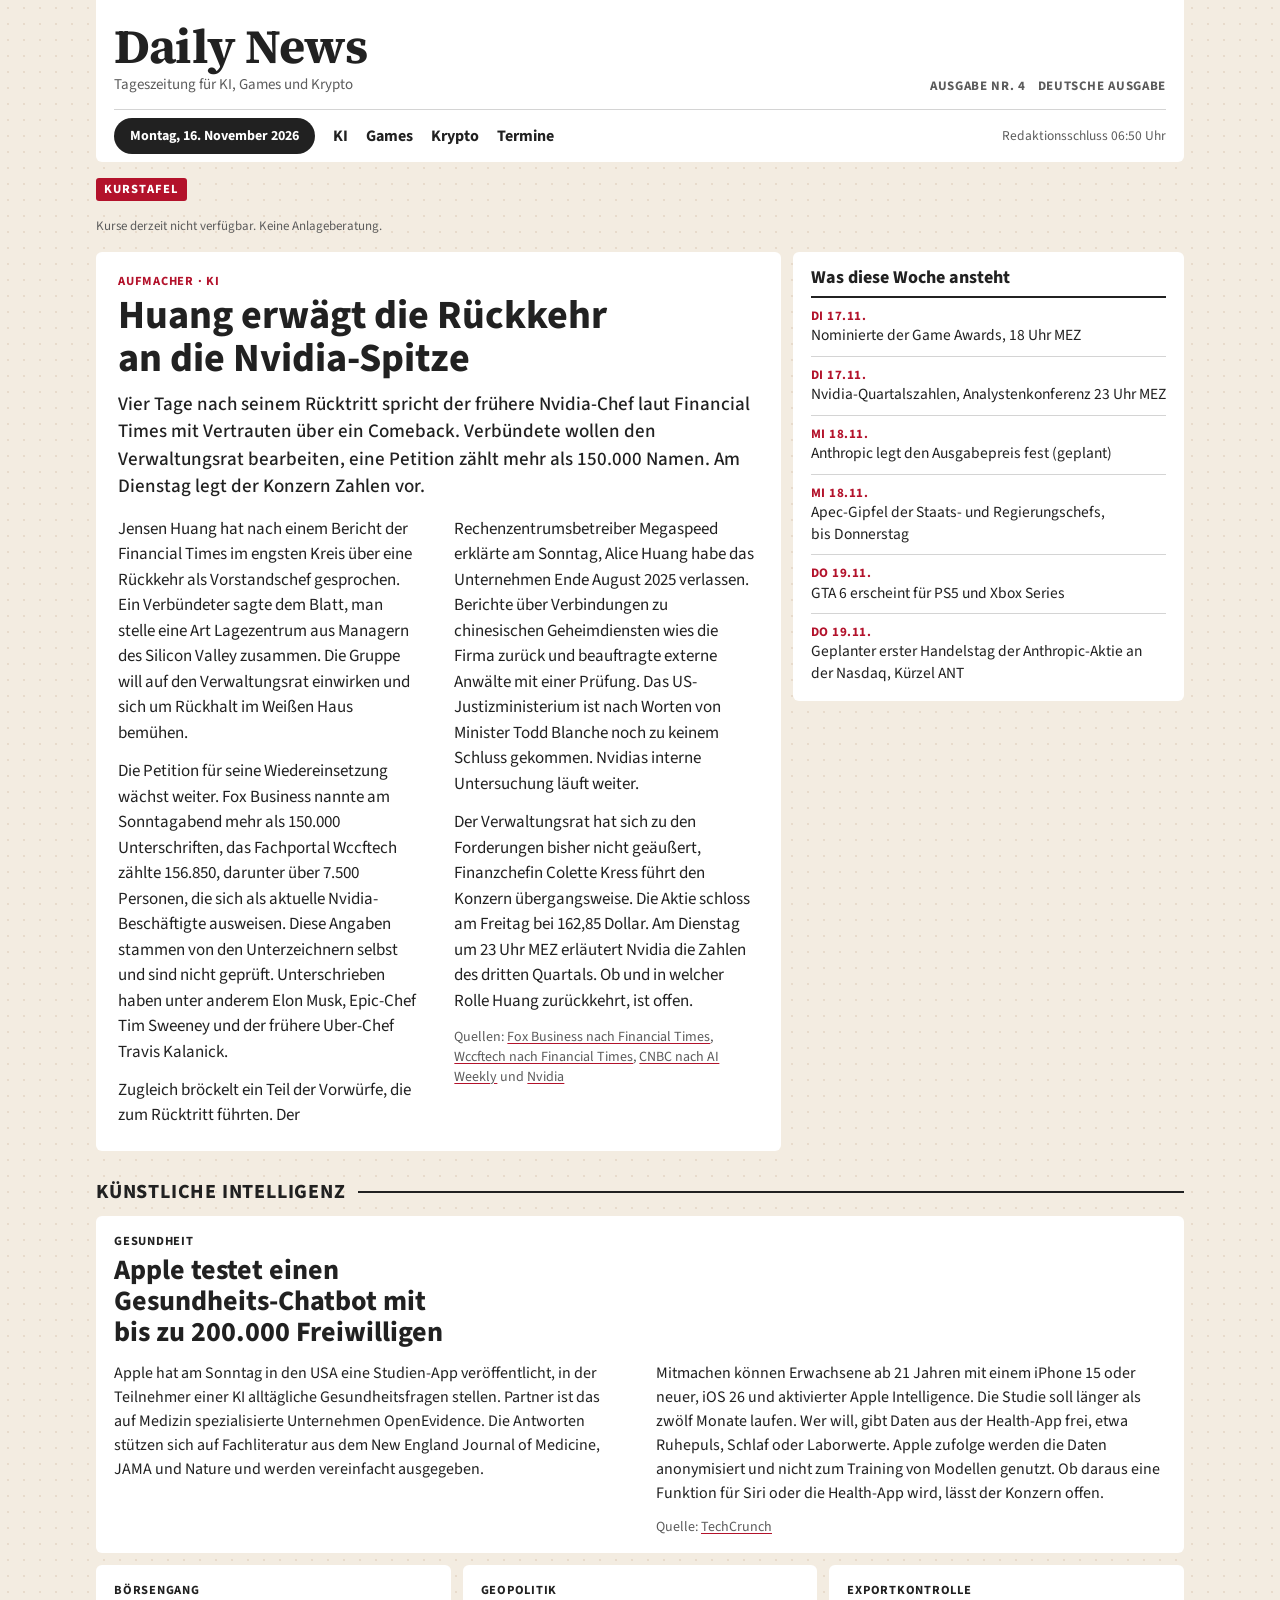
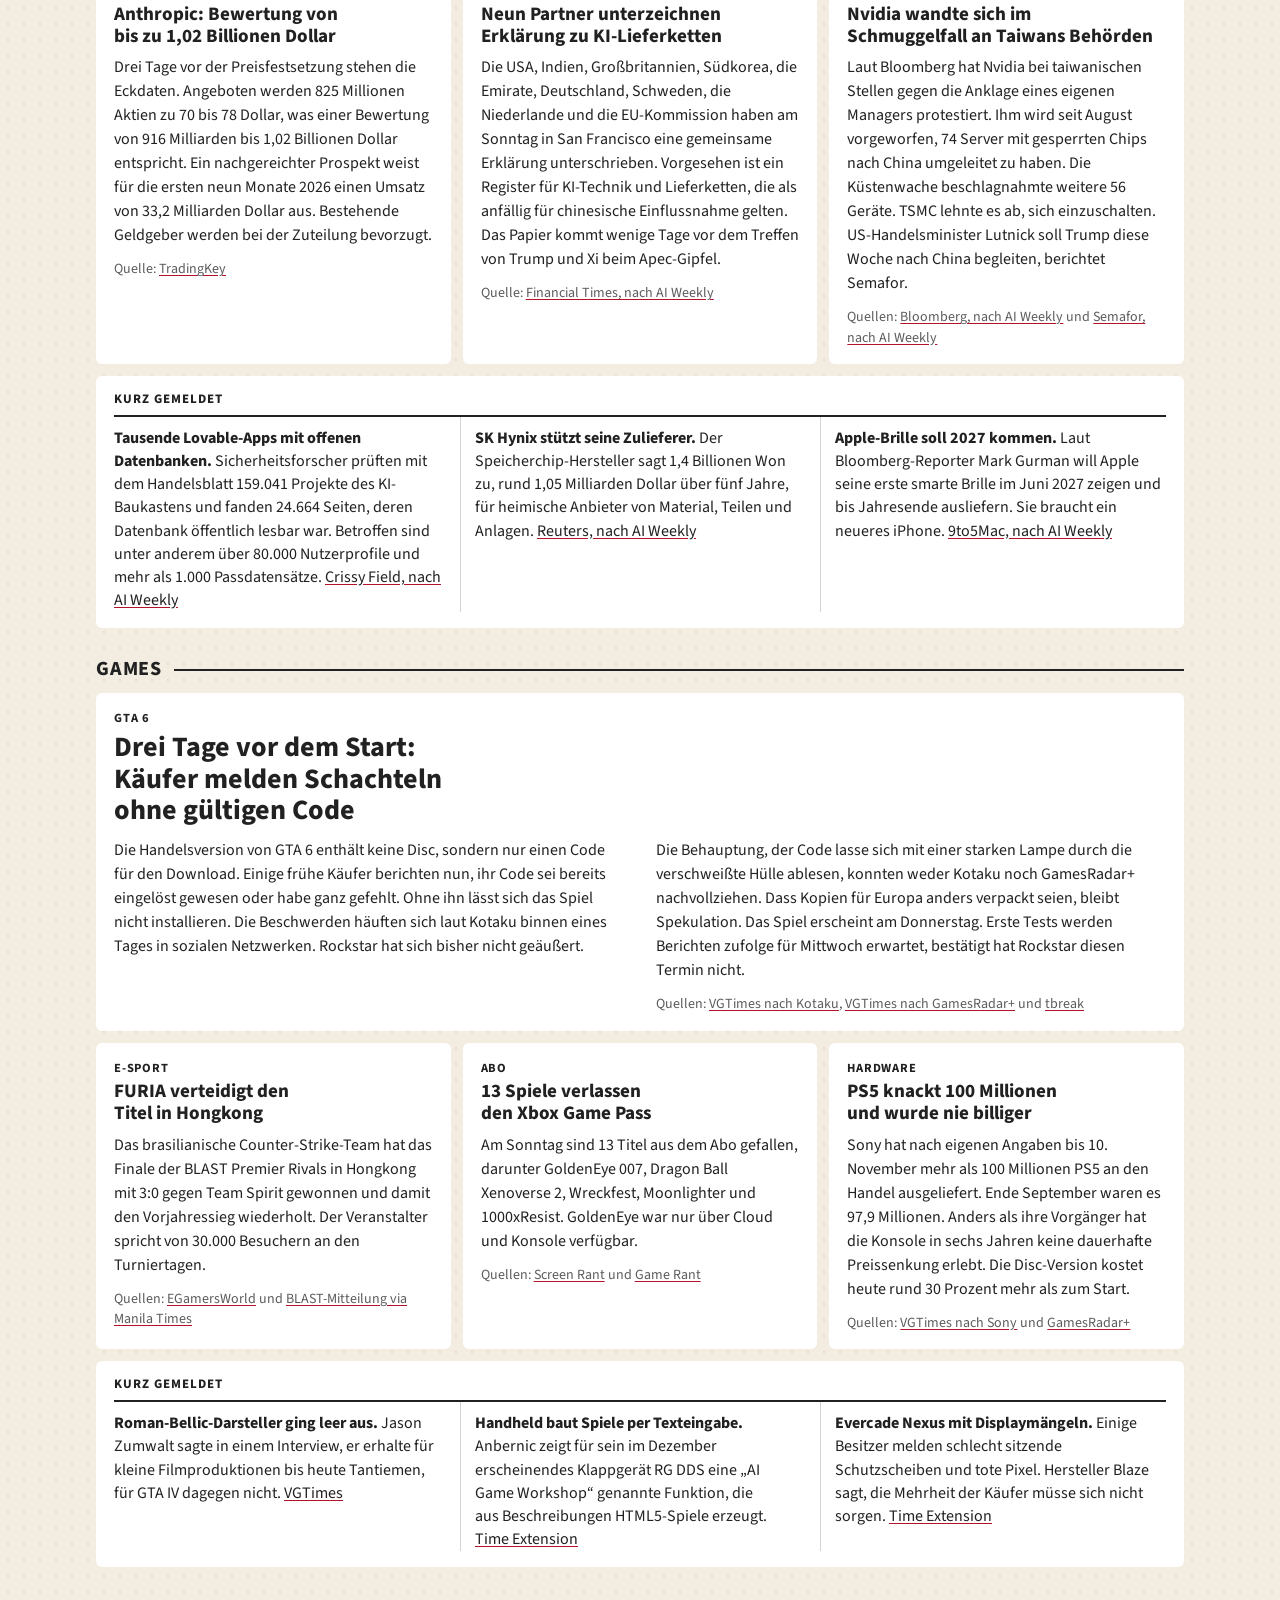
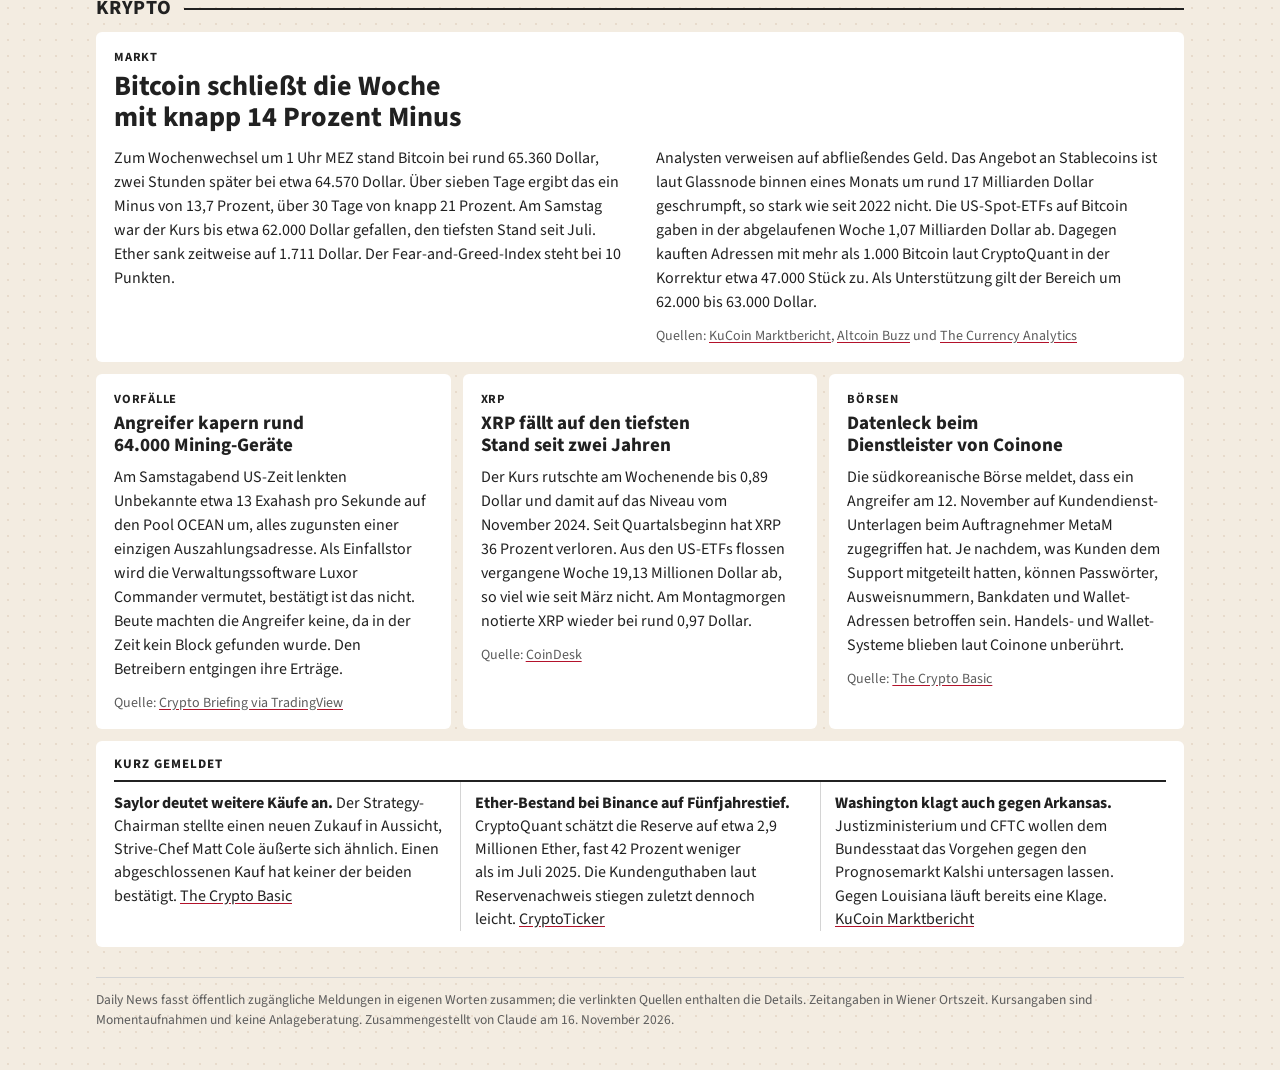
==== commit f7a5684e: "Make app installable and offline-capable Co-Authored-By: Claude Opus 5.5 <noreply@anthropic.com>" ====
--- a/index.html
+++ b/index.html
@@ -6,6 +6,11 @@
 <meta name="referrer" content="no-referrer">
 <meta name="viewport" content="width=device-width, initial-scale=1">
 <title>Daily News</title>
+<link rel="manifest" href="./manifest.webmanifest">
+<meta name="theme-color" content="#b3122b">
+<link rel="apple-touch-icon" href="./icons/apple-touch-icon.png">
+<meta name="apple-mobile-web-app-capable" content="yes">
+<meta name="apple-mobile-web-app-title" content="Daily News">
 <link rel="stylesheet" href="./style.css">
 <script type="module" src="./app.js"></script>
 </head>
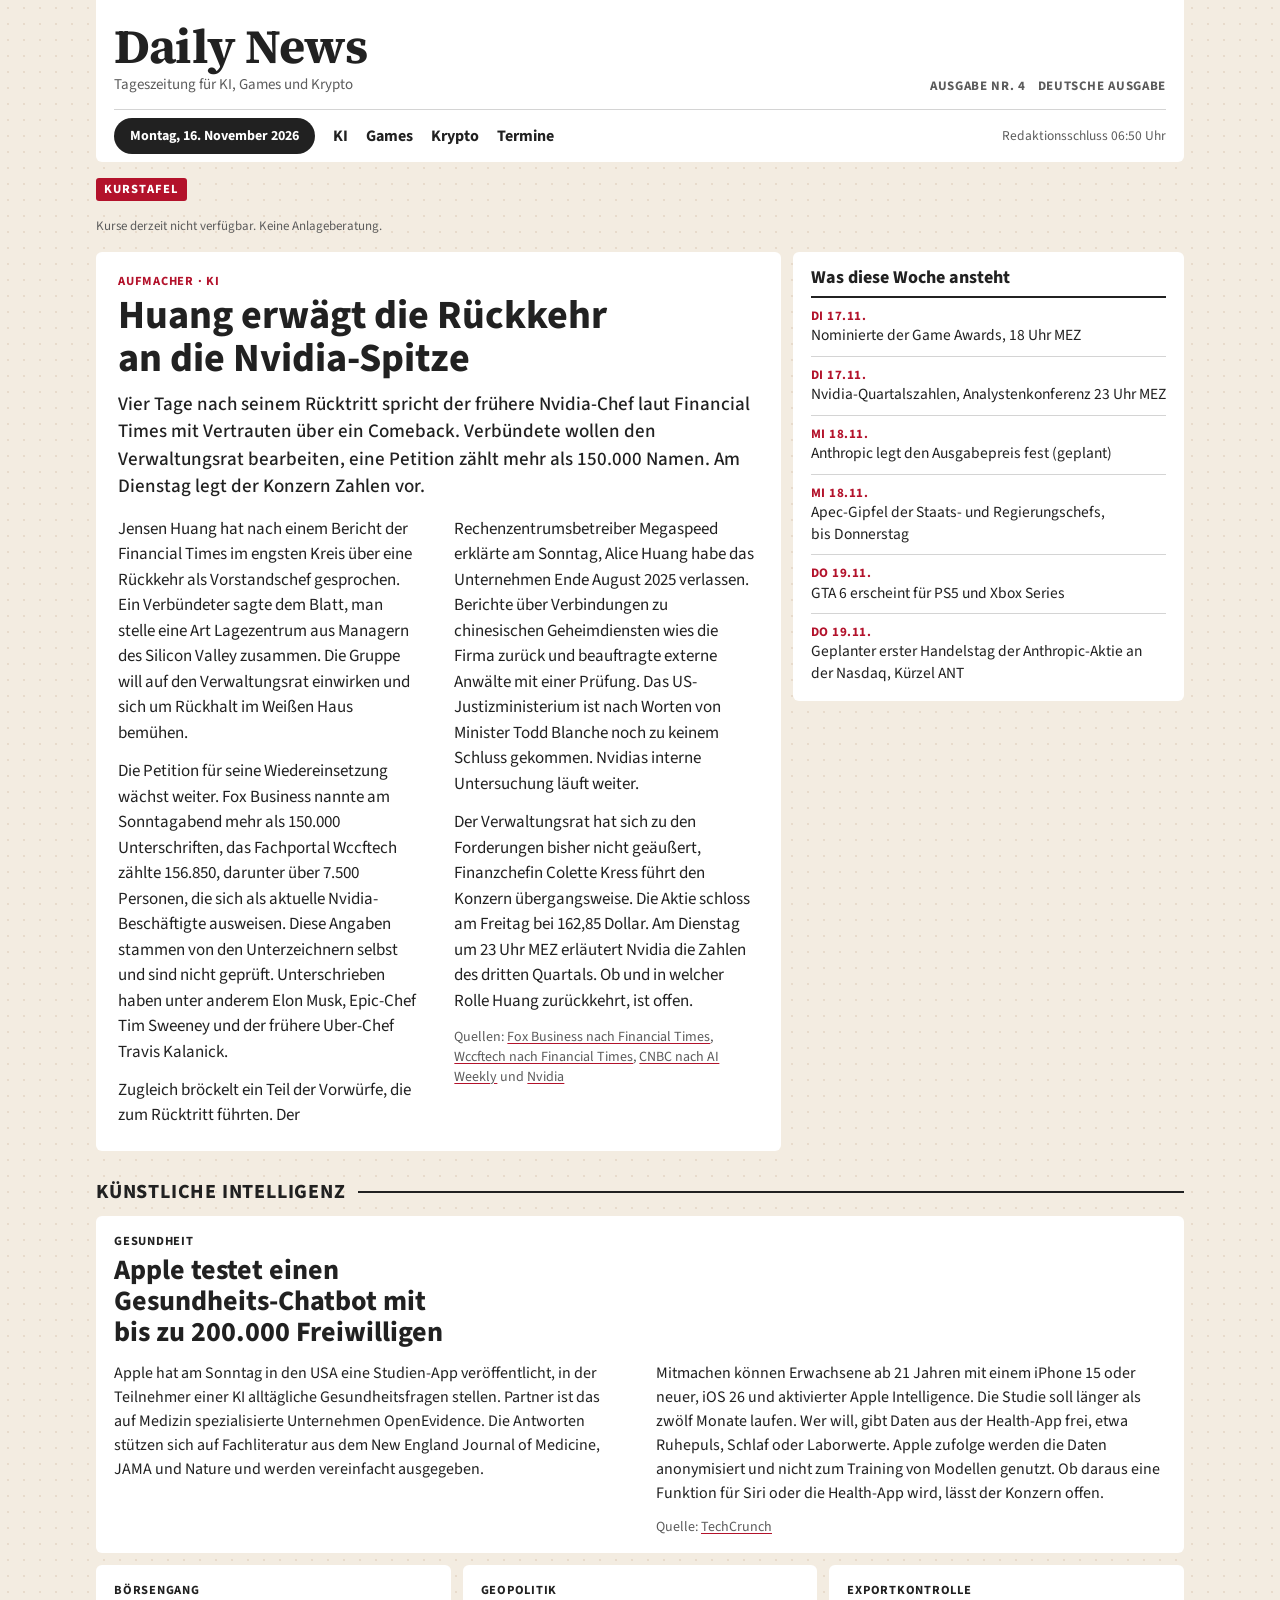
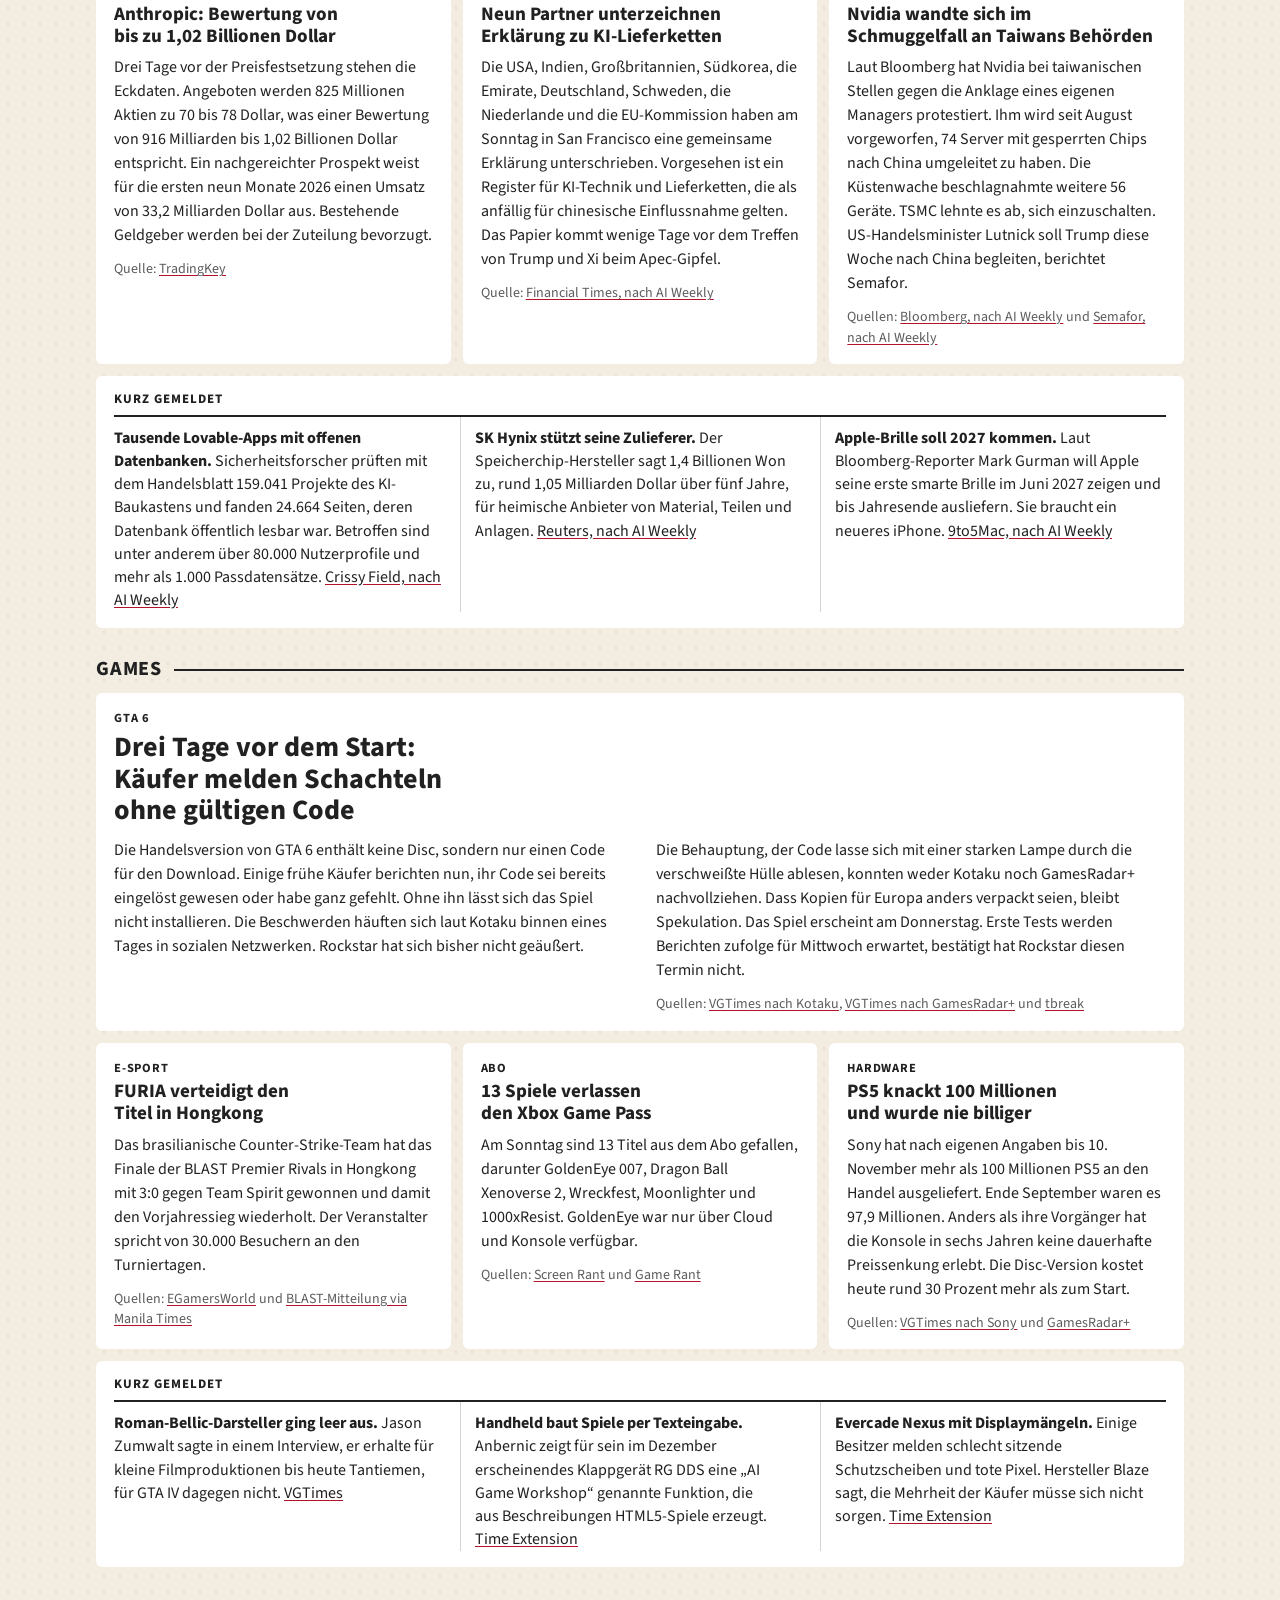
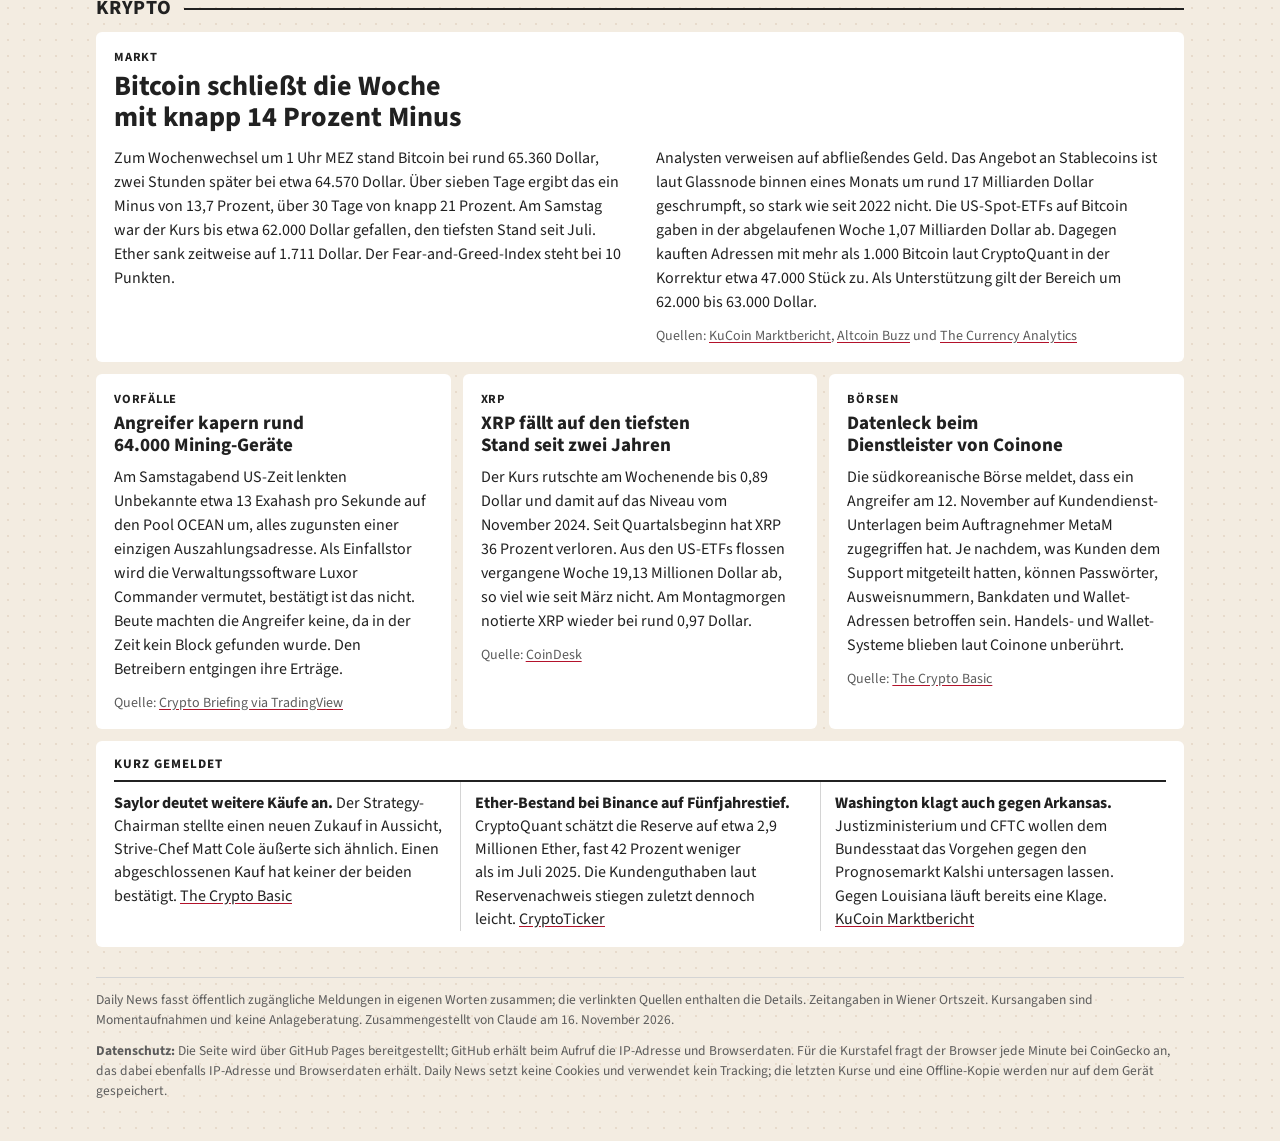
==== commit 0619ab6b: "Add privacy note to footer Co-Authored-By: Claude Opus 5.5 <noreply@anthropic.com>" ====
--- a/index.html
+++ b/index.html
@@ -60,7 +60,10 @@
 
 </main>
 
-<footer id="fussnote"></footer>
+<footer>
+  <p id="fussnote"></p>
+  <p><b>Datenschutz:</b> Die Seite wird über GitHub Pages bereitgestellt; GitHub erhält beim Aufruf die IP-Adresse und Browserdaten. Für die Kurstafel fragt der Browser jede Minute bei CoinGecko an, das dabei ebenfalls IP-Adresse und Browserdaten erhält. Daily News setzt keine Cookies und verwendet kein Tracking; die letzten Kurse und eine Offline-Kopie werden nur auf dem Gerät gespeichert.</p>
+</footer>
 
 </div>
 </body>
--- a/style.css
+++ b/style.css
@@ -103,6 +103,7 @@
 .briefs b{font-weight:750}
 
 footer{margin-top:30px;padding-top:12px;border-top:1px solid var(--line);font-size:13.5px;line-height:1.5;color:var(--ink-soft)}
+footer p:last-child{margin-bottom:0}
 
 @media (max-width:639px){
   .ticker tbody{grid-template-columns:repeat(2,minmax(0,1fr))}
